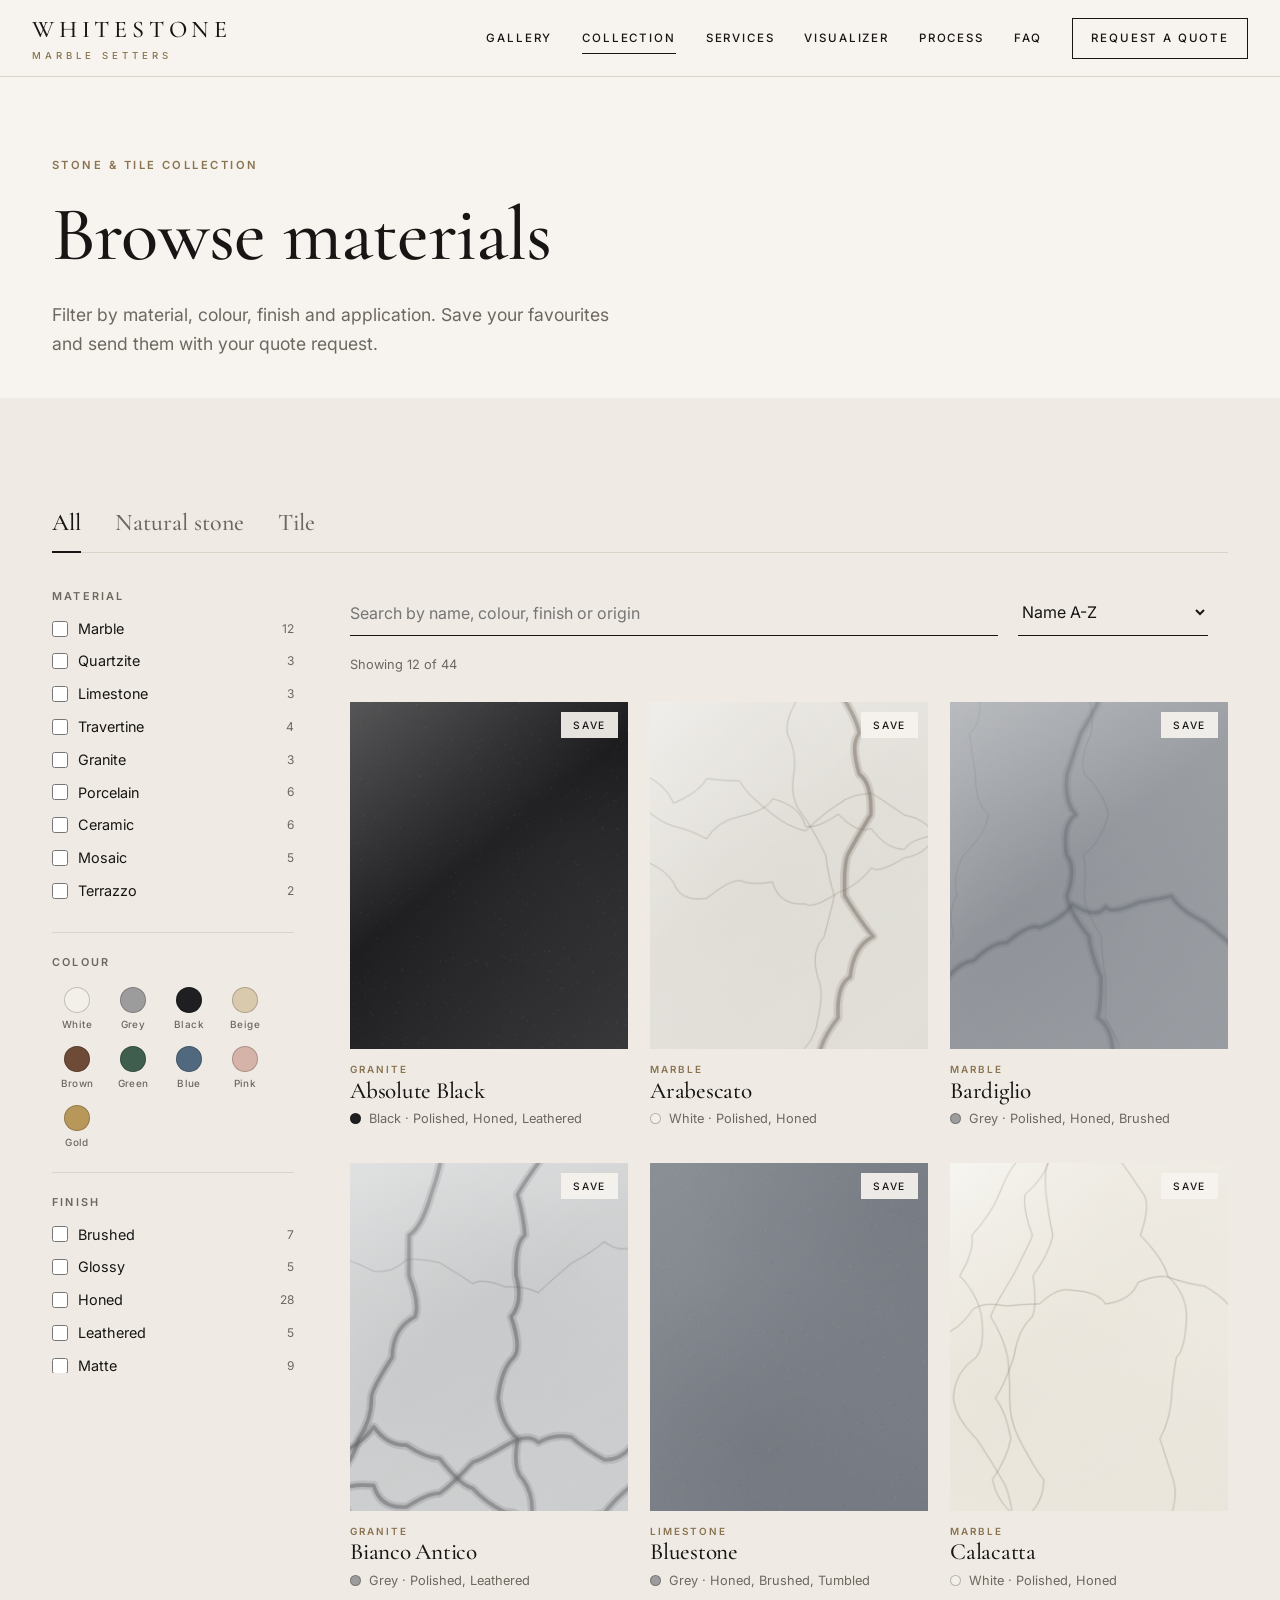
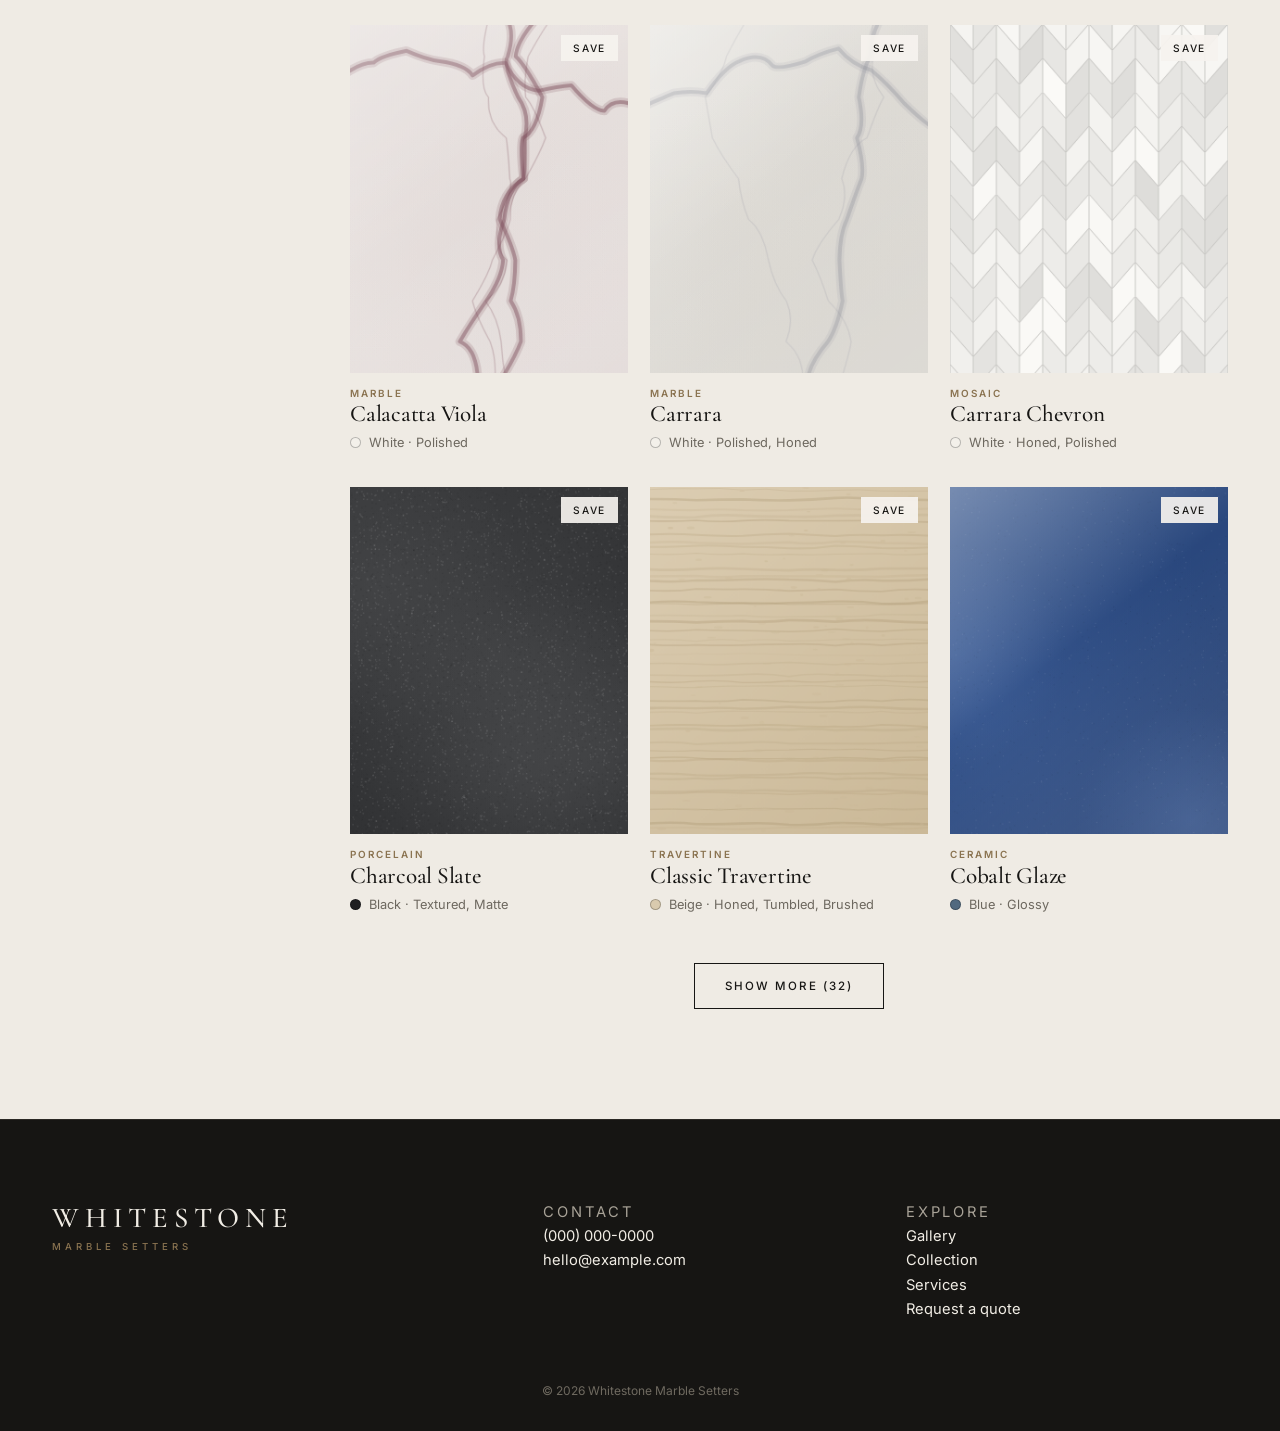
==== collection.html @ 2fe14827 "Move Browse materials to its own Collection page; split shared core script Co-Authored-By: Claude So" ====
<!doctype html>
<html lang="en">
<head>
<meta charset="utf-8">
<meta name="viewport" content="width=device-width, initial-scale=1">
<title>Collection | Whitestone Marble Setters</title>
<meta name="description" content="Browse marble, quartzite, limestone, travertine, granite, porcelain, ceramic and mosaic tile by material, colour, finish and application.">
<link rel="preconnect" href="https://fonts.googleapis.com">
<link rel="preconnect" href="https://fonts.gstatic.com" crossorigin>
<link href="https://fonts.googleapis.com/css2?family=Cormorant+Garamond:ital,wght@0,400;0,500;0,600;1,400&family=Inter:wght@400;500;600&display=swap" rel="stylesheet">
<link rel="stylesheet" href="styles.css">
</head>
<body class="page-collection">

<header class="site-header" id="header">
  <a class="brand" href="index.html" aria-label="Whitestone Marble Setters home">
    <span class="brand-name">Whitestone</span><span class="brand-sub">Marble Setters</span>
  </a>
  <button class="nav-toggle" aria-expanded="false" aria-controls="nav" aria-label="Menu"><span></span><span></span></button>
  <nav id="nav" class="nav">
    <a href="gallery.html">Gallery</a>
    <a href="collection.html" class="current" aria-current="page">Collection</a>
    <a href="index.html#services">Services</a>
    <a href="index.html#visualizer">Visualizer</a>
    <a href="index.html#process">Process</a>
    <a href="index.html#faq">FAQ</a>
    <a href="index.html#quote" class="nav-cta">Request a Quote</a>
  </nav>
</header>

<main>
  <section class="gal-hero">
    <div class="wrap">
      <p class="eyebrow">Stone &amp; tile collection</p>
      <h1>Browse materials</h1>
      <p class="lead">Filter by material, colour, finish and application. Save your favourites and send them with your quote request.</p>
    </div>
  </section>

  <section id="collection" class="section tinted">
    <div class="wrap">
      <div class="coll-tabs" role="tablist" aria-label="Collection type">
        <button type="button" class="coll-tab" role="tab" data-g="All" aria-selected="true">All</button>
        <button type="button" class="coll-tab" role="tab" data-g="Natural stone" aria-selected="false">Natural stone</button>
        <button type="button" class="coll-tab" role="tab" data-g="Tile" aria-selected="false">Tile</button>
      </div>
      <div class="coll">
        <aside class="coll-filters" id="collFilters" aria-label="Filters"></aside>
        <div class="coll-main">
          <div class="coll-bar">
            <input id="collSearch" type="search" placeholder="Search by name, colour, finish or origin" aria-label="Search the collection">
            <select id="collSort" aria-label="Sort">
              <option value="az">Name A-Z</option><option value="za">Name Z-A</option><option value="light">Lightest first</option><option value="dark">Darkest first</option><option value="mat">By material</option>
            </select>
            <button type="button" class="btn btn-ghost" id="collFilterToggle" aria-expanded="false">Filters</button>
          </div>
          <div class="coll-meta"><span id="collCount" class="fine"></span><div id="collChips" class="coll-chips"></div></div>
          <div class="coll-grid" id="collGrid"></div>
          <div class="coll-more"><button type="button" class="btn btn-ghost" id="collMore">Show more</button></div>
        </div>
      </div>
    </div>
  </section>
</main>

<footer class="site-footer">
  <div class="wrap foot">
    <div class="foot-brand"><span class="brand-name">Whitestone</span><span class="brand-sub">Marble Setters</span></div>
    <div><p class="foot-h">Contact</p><p><span id="ftPhone"></span><br><span id="ftEmail"></span></p></div>
    <div><p class="foot-h">Explore</p><p><a href="gallery.html">Gallery</a><br><a href="collection.html">Collection</a><br><a href="index.html#services">Services</a><br><a href="index.html#quote">Request a quote</a></p></div>
  </div>
  <p class="copy">&copy; <span id="yr"></span> Whitestone Marble Setters</p>
</footer>

<div class="toast" id="toast" role="status" aria-live="polite"></div>
<script src="config.js"></script>
<script src="catalog.js"></script>
<script src="core.js"></script>
<script src="collection.js"></script>
<script>
  document.getElementById("ftPhone").textContent = CONFIG.phone; document.getElementById("ftEmail").textContent = CONFIG.email; document.getElementById("yr").textContent = new Date().getFullYear();
  (function () { const t = document.querySelector(".nav-toggle"), n = document.getElementById("nav"); t.addEventListener("click", () => { const o = n.classList.toggle("open"); t.setAttribute("aria-expanded", o); }); })();
</script>
</body>
</html>
---- styles.css ----
:root{
  --bg:#f7f4ef; --tint:#efebe4; --ink:#171614; --muted:#6d685f; --line:#d9d3c8;
  --accent:#8a7350; --accent-d:#6f5c3f; --dark:#161513; --dark-ink:#f1ede5;
  --serif:"Cormorant Garamond",Georgia,"Times New Roman",serif;
  --sans:"Inter",system-ui,-apple-system,"Segoe UI",Roboto,sans-serif;
  --header-h:76px;
}
*{box-sizing:border-box}
html{scroll-behavior:smooth;scroll-padding-top:var(--header-h)}
body{margin:0;font-family:var(--sans);font-size:16px;color:var(--ink);background:var(--bg);line-height:1.65;-webkit-font-smoothing:antialiased}
img,canvas{max-width:100%}
a{color:inherit}
h1,h2,h3{font-family:var(--serif);font-weight:500;line-height:1.08;margin:0 0 .5em;letter-spacing:-.01em}
h1{font-size:clamp(3rem,6.2vw,5.6rem)}
h2{font-size:clamp(2.2rem,4vw,3.4rem)}
h3{font-size:1.6rem}
.wrap{max-width:1240px;margin:0 auto;padding:0 32px}
.muted{color:var(--muted)}
.fine{font-size:.8rem;color:var(--muted)}
.eyebrow{text-transform:uppercase;letter-spacing:.22em;font-size:.7rem;color:var(--accent);font-weight:600;margin:0 0 1.2rem}
.sub{color:var(--muted);max-width:420px;margin:0;font-size:.95rem}

/* header */
.site-header{position:fixed;inset:0 0 auto 0;z-index:50;height:var(--header-h);display:flex;align-items:center;justify-content:space-between;padding:0 32px;background:rgba(247,244,239,.95);backdrop-filter:blur(10px);box-shadow:0 1px 0 var(--line)}
.brand{display:flex;flex-direction:column;text-decoration:none;line-height:1}
.brand-name{font:500 1.5rem var(--serif);letter-spacing:.2em;text-transform:uppercase}
.brand-sub{font:500 .6rem var(--sans);letter-spacing:.42em;text-transform:uppercase;color:var(--accent);margin-top:6px}
.nav{display:flex;align-items:center;gap:30px}
.nav a{text-decoration:none;font-size:.72rem;letter-spacing:.16em;text-transform:uppercase;font-weight:500;position:relative}
.nav a:not(.nav-cta)::after{content:"";position:absolute;left:0;right:0;bottom:-6px;height:1px;background:currentColor;transform:scaleX(0);transform-origin:left;transition:transform .25s}
.nav a:not(.nav-cta):hover::after{transform:scaleX(1)}
.nav-cta{border:1px solid var(--ink);padding:10px 18px;transition:.2s}
.nav-cta:hover{background:var(--ink);color:var(--bg)}
.nav-toggle{display:none;background:none;border:0;padding:10px;cursor:pointer}
.nav-toggle span{display:block;width:24px;height:1px;background:var(--ink);margin:7px 0;transition:.25s}

/* buttons */
.btn{display:inline-block;background:var(--ink);color:var(--bg);border:1px solid var(--ink);padding:15px 30px;font:500 .72rem var(--sans);letter-spacing:.18em;text-transform:uppercase;cursor:pointer;text-decoration:none;transition:.25s}
.btn:hover{background:var(--accent-d);border-color:var(--accent-d);color:#fff}
.btn-ghost{background:transparent;color:inherit}
.btn-ghost:hover{background:var(--ink);border-color:var(--ink);color:var(--bg)}
.btn-light{background:var(--dark-ink);color:var(--dark);border-color:var(--dark-ink)}
.btn-light:hover{background:var(--accent);border-color:var(--accent);color:#fff}
.link-arrow{font-size:.72rem;letter-spacing:.18em;text-transform:uppercase;font-weight:500;text-decoration:none;border-bottom:1px solid currentColor;padding-bottom:4px}
.link-arrow::after{content:"  \2192"}
:focus-visible{outline:2px solid var(--accent);outline-offset:3px}

/* hero */
.hero{display:grid;grid-template-columns:minmax(0,1fr) minmax(0,1fr);min-height:100vh}
.hero-copy{display:flex;flex-direction:column;justify-content:center;padding:calc(var(--header-h) + 40px) 64px 60px max(32px,calc((100vw - 1240px)/2 + 32px))}
.hero h1{max-width:14ch}
.lead{font-size:1.1rem;color:var(--muted);max-width:460px;margin:0}
.hero-cta{display:flex;align-items:center;gap:32px;margin-top:40px;flex-wrap:wrap}
.hero-img{margin:0;position:relative;overflow:hidden;background:var(--tint)}
.hero-img img{position:absolute;inset:0;width:100%;height:100%;object-fit:cover;max-width:none}

.intro{padding:110px 0 30px}
.intro-text{font:400 clamp(1.7rem,3vw,2.5rem)/1.3 var(--serif);max-width:900px;margin:0 auto;text-align:center}

/* sections */
.section{padding:110px 0}
.section.tinted{background:var(--tint)}
.section.dark{background:var(--dark);color:var(--dark-ink)}
.dark .sub,.dark .fine{color:#a8a297}
.dark .eyebrow{color:#c3a876}
.section-head{display:flex;justify-content:space-between;align-items:flex-end;gap:32px;margin-bottom:56px;flex-wrap:wrap}
.section-head h2{margin:0}

/* gallery */
.filters{display:flex;gap:6px 22px;flex-wrap:wrap}
.filters button{background:none;border:0;border-bottom:1px solid transparent;padding:4px 0;cursor:pointer;font:500 .7rem var(--sans);letter-spacing:.16em;text-transform:uppercase;color:var(--muted)}
.filters button:hover{color:var(--ink)}
.filters button[aria-pressed=true]{color:var(--ink);border-color:var(--ink)}
.gallery{columns:3 320px;column-gap:20px}
.tile{display:block;width:100%;break-inside:avoid;margin:0 0 20px;padding:0;border:0;background:var(--tint);cursor:pointer;position:relative;overflow:hidden;text-align:left;font:inherit;color:inherit}
.tile img{display:block;width:100%;height:auto;transition:transform .7s cubic-bezier(.2,.7,.2,1)}
.tile:hover img{transform:scale(1.04)}
.tile .cap{position:absolute;inset:auto 0 0 0;padding:60px 20px 18px;color:#fff;background:linear-gradient(transparent,rgba(0,0,0,.62));opacity:0;transform:translateY(8px);transition:.35s}
.tile:hover .cap,.tile:focus-visible .cap{opacity:1;transform:none}
.cap b{display:block;font:500 1.35rem var(--serif)}
.cap small{font-size:.66rem;letter-spacing:.16em;text-transform:uppercase;opacity:.85}

/* services */
.service-list{list-style:none;margin:0;padding:0;border-top:1px solid var(--line)}
.service-list li{border-bottom:1px solid var(--line)}
.service-list button{display:grid;grid-template-columns:70px 1fr 1.4fr 40px;gap:24px;align-items:center;width:100%;padding:30px 0;background:none;border:0;cursor:pointer;text-align:left;font:inherit;color:inherit;transition:padding .3s}
.service-list button:hover{padding-left:14px}
.sv-n{font:400 1rem var(--serif);color:var(--accent);letter-spacing:.1em}
.sv-t{font:500 1.9rem var(--serif)}
.sv-d{color:var(--muted);font-size:.95rem}
.sv-a{justify-self:end;font-size:1.2rem;transition:transform .3s}
.service-list button:hover .sv-a{transform:translateX(6px)}

/* visualizer */
.viz{display:grid;grid-template-columns:340px 1fr;gap:56px;align-items:start}
fieldset{border:0;padding:0;margin:0 0 26px;min-width:0}
legend{font-weight:600;font-size:.68rem;text-transform:uppercase;letter-spacing:.18em;margin-bottom:12px;padding:0;color:var(--muted)}
legend output{color:var(--ink);margin-left:6px}
.swatches{display:grid;grid-template-columns:repeat(3,1fr);gap:8px}
.sw{border:1px solid transparent;padding:4px;background:none;cursor:pointer;text-align:center;font:500 .66rem var(--sans);letter-spacing:.04em;color:var(--ink)}
.sw canvas{display:block;width:100%;height:50px;margin-bottom:6px}
.sw[aria-checked=true]{border-color:var(--ink)}
.stone-note{font-size:.85rem;color:var(--muted);margin:10px 0 0;min-height:2.6em}
.seg{display:flex;flex-wrap:wrap;gap:6px}
.seg button{border:1px solid var(--line);background:transparent;padding:8px 14px;cursor:pointer;font:500 .72rem var(--sans);letter-spacing:.08em;color:var(--ink);transition:.2s}
.seg button:hover{border-color:var(--ink)}
.seg button[aria-checked=true]{background:var(--ink);color:var(--bg);border-color:var(--ink)}
.viz-actions{display:flex;gap:10px;flex-wrap:wrap;margin-top:8px}
.viz-actions .btn{padding:13px 20px}
.viz-stage{position:sticky;top:calc(var(--header-h) + 20px)}
#vizCanvas{width:100%;height:auto;display:block}
.viz-caption{margin:14px 0 0;font-size:.85rem;color:var(--muted)}
input[type=range]{width:100%;accent-color:var(--ink)}

/* forms */
label{display:block;font-size:.72rem;font-weight:600;letter-spacing:.1em;text-transform:uppercase;margin-bottom:20px;color:var(--muted)}
input,select,textarea{display:block;width:100%;margin-top:8px;padding:12px 0;border:0;border-bottom:1px solid var(--ink);border-radius:0;font:400 1rem var(--sans);letter-spacing:0;text-transform:none;background:transparent;color:var(--ink)}
input:focus,select:focus,textarea:focus{outline:0;border-bottom-color:var(--accent);box-shadow:0 1px 0 var(--accent)}
textarea{resize:vertical}
.grid2{display:grid;grid-template-columns:1fr 1fr;gap:0 28px}
.checks{display:grid;gap:2px;margin:6px 0 22px}
.checks label,label.inline{display:flex;gap:12px;align-items:center;font-weight:400;font-size:.92rem;letter-spacing:0;text-transform:none;margin-bottom:10px;color:var(--ink)}
.checks input,label.inline input{width:18px;height:18px;margin:0;accent-color:var(--ink)}
.est{display:grid;grid-template-columns:1.2fr 1fr;gap:56px;align-items:start}
.est-result{position:sticky;top:calc(var(--header-h) + 20px);background:var(--dark);color:var(--dark-ink);padding:40px}
.est-label{margin:0;font-size:.68rem;text-transform:uppercase;letter-spacing:.2em;color:#a8a297}
.est-total{font:500 3.6rem var(--serif);margin:.1em 0}
.est-range{margin:0 0 20px;color:#a8a297;font-size:.9rem}
.bar{display:flex;height:4px;margin-bottom:20px;background:#34322e}
.bar i{display:block;height:100%;transition:width .4s}
.breakdown{list-style:none;padding:0;margin:0 0 20px;font-size:.9rem}
.breakdown li{display:flex;justify-content:space-between;gap:10px;padding:10px 0;border-bottom:1px solid #34322e}
.breakdown li span:first-child::before{content:"";display:inline-block;width:8px;height:8px;background:var(--c);margin-right:10px}
.est-result .fine{color:#8f897e;margin-bottom:24px}

/* process */
.steps{display:grid;grid-template-columns:300px 1fr;gap:64px}
.step-tabs{display:flex;flex-direction:column;border-top:1px solid var(--line)}
.step-tabs button{display:flex;gap:18px;align-items:baseline;text-align:left;border:0;border-bottom:1px solid var(--line);background:none;padding:20px 0;cursor:pointer;font:500 1.35rem var(--serif);color:var(--muted);transition:.25s}
.step-tabs button b{font:500 .75rem var(--sans);letter-spacing:.14em;color:var(--accent)}
.step-tabs button[aria-selected=true]{color:var(--ink);padding-left:12px}
.step-panel{padding-top:20px}
.step-panel h3{font-size:2.4rem}
.step-panel p{color:var(--muted);max-width:520px}
.step-panel ul{list-style:none;padding:0;margin:26px 0 0;max-width:520px}
.step-panel li{padding:12px 0;border-top:1px solid var(--line);font-size:.95rem}
.chip{display:inline-block;font-size:.68rem;letter-spacing:.2em;text-transform:uppercase;color:var(--accent);font-weight:600;margin-bottom:14px}

/* faq */
.faq-wrap{display:grid;grid-template-columns:1fr 1.6fr;gap:80px;align-items:start}
.faq-search{margin-top:24px;max-width:320px}
details{border-bottom:1px solid var(--line);padding:22px 0}
details:first-child{border-top:1px solid var(--line)}
summary{cursor:pointer;font:500 1.35rem var(--serif);list-style:none;display:flex;justify-content:space-between;gap:16px}
summary::-webkit-details-marker{display:none}
summary::after{content:"+";font:300 1.6rem/1 var(--sans);color:var(--accent);transition:.25s}
details[open] summary::after{transform:rotate(45deg)}
details p{color:var(--muted);margin:.8em 0 0;max-width:560px;font-size:.95rem}

/* quote */
.quote-wrap{display:grid;grid-template-columns:1fr 1fr;gap:80px;align-items:start}
.dark label{color:#a8a297}
.dark input,.dark select,.dark textarea{color:var(--dark-ink);border-bottom-color:#5a564e}
.dark select option{color:#111}
.dark input:focus,.dark select:focus,.dark textarea:focus{border-bottom-color:#c3a876;box-shadow:0 1px 0 #c3a876}
.dark .checks label,.dark label.inline{color:var(--dark-ink)}
.dark .btn{background:var(--dark-ink);color:var(--dark);border-color:var(--dark-ink)}
.dark .btn:hover{background:#c3a876;border-color:#c3a876;color:#111}
.err{display:block;color:#e58b84;font-size:.75rem;font-weight:400;letter-spacing:0;text-transform:none;min-height:1.1em;margin-top:4px}
input.bad,textarea.bad{border-bottom-color:#e58b84}
.summary{border:1px solid #34322e;padding:18px 22px;font-size:.9rem;margin:32px 0}
.summary div{display:flex;justify-content:space-between;gap:16px;padding:6px 0}
.summary span:first-child{color:#a8a297}
.saved-title{font-size:1.3rem}
.saved{list-style:none;padding:0;margin:0;font-size:.88rem}
.saved li{display:flex;justify-content:space-between;gap:12px;padding:10px 0;border-bottom:1px solid #34322e}
.saved button{background:none;border:0;color:#c3a876;cursor:pointer;font:inherit}
.saved .muted{color:#8f897e}

/* lightbox */
dialog{border:0;padding:0;background:var(--bg);color:var(--ink);max-width:1080px;width:calc(100% - 32px);overflow:hidden}
dialog::backdrop{background:rgba(10,9,8,.8)}
.lb{display:grid;grid-template-columns:1.2fr 1fr;max-height:92vh}
.lb-img{position:relative;background:#0e0d0c;display:grid;place-items:center;min-height:300px}
.lb-img img{display:block;width:100%;height:100%;max-height:92vh;object-fit:contain}
.lb-nav{position:absolute;top:50%;transform:translateY(-50%);width:44px;height:44px;border:0;background:rgba(247,244,239,.92);font-size:1.6rem;line-height:1;cursor:pointer;transition:.2s}
.lb-nav:hover{background:#fff}
.lb-nav.prev{left:12px}.lb-nav.next{right:12px}
dialog .body{padding:44px 40px;overflow:auto;max-height:92vh}
dialog h3{font-size:2.2rem}
dialog .body>p{color:var(--muted);font-size:.95rem}
dl{margin:22px 0 0;font-size:.9rem}
dt{font-weight:600;font-size:.64rem;text-transform:uppercase;letter-spacing:.18em;color:var(--accent);margin-top:16px}
dd{margin:3px 0 0;color:var(--muted)}
dialog .row{display:flex;gap:10px;margin-top:30px;flex-wrap:wrap}
dialog .btn{padding:13px 20px}

.toast{position:fixed;left:50%;bottom:28px;transform:translate(-50%,30px);opacity:0;background:var(--ink);color:var(--bg);padding:14px 26px;font-size:.8rem;letter-spacing:.08em;pointer-events:none;transition:.3s;z-index:100}
.toast.show{opacity:1;transform:translate(-50%,0)}

/* footer */
.site-footer{background:var(--dark);color:var(--dark-ink);padding:80px 0 30px;border-top:1px solid #2a2824}
.foot{display:grid;grid-template-columns:1.4fr 1fr 1fr;gap:40px}
.foot-brand{display:flex;flex-direction:column}
.foot-brand .brand-name{font-size:1.8rem}
.foot-h{font-size:.66rem;letter-spacing:.2em;text-transform:uppercase;color:#a8a297;margin:0 0 10px}
.foot p{margin:0;font-size:.92rem}
.foot a{text-decoration:none}.foot a:hover{color:#c3a876}
.copy{text-align:center;color:#6f6a60;font-size:.75rem;margin:60px 0 0}

.reveal{opacity:0;transform:translateY(20px);transition:opacity .8s,transform .8s}
.reveal.in{opacity:1;transform:none}

@media (max-width:1000px){
  .viz,.est,.quote-wrap,.steps,.faq-wrap{grid-template-columns:1fr;gap:40px}
  .est-result,.viz-stage{position:static}
  .hero{grid-template-columns:1fr;min-height:0}
  .hero-copy{padding:calc(var(--header-h) + 48px) 32px 48px}
  .hero-img{aspect-ratio:4/5;max-height:80vh}
  .step-tabs{flex-direction:row;overflow-x:auto;border-top:0}
  .step-tabs button{white-space:nowrap;border:0;border-bottom:1px solid var(--line);padding:14px 20px 14px 0}
  .service-list button{grid-template-columns:44px 1fr 30px}
  .sv-d{display:none}
  .lb{grid-template-columns:1fr;overflow:auto}
  .lb-img img{max-height:55vh}
  .foot{grid-template-columns:1fr}
}
@media (max-width:860px){
  .site-header{background:rgba(247,244,239,.96)}
  .nav-toggle{display:block}
  .nav{position:absolute;top:100%;left:0;right:0;flex-direction:column;align-items:stretch;gap:0;background:var(--bg);border-bottom:1px solid var(--line);max-height:0;overflow:hidden;transition:max-height .35s}
  .nav.open{max-height:460px}
  .nav a{padding:16px 32px;border-top:1px solid var(--line)}
  .nav-cta{margin:16px 32px;text-align:center;border-top:1px solid var(--ink)!important}
}
@media (max-width:560px){
  .wrap{padding:0 20px}
  .site-header{padding:0 20px}
  .hero-copy{padding-left:20px;padding-right:20px}
  .grid2{grid-template-columns:1fr}
  .section{padding:72px 0}
  .intro{padding-top:72px}
  .est-result{padding:28px 22px}
  dialog .body{padding:28px 22px}
}
@media (prefers-reduced-motion:reduce){
  *{transition:none!important;animation:none!important;scroll-behavior:auto!important}
  .reveal{opacity:1;transform:none}
}

/* collection */
.coll-tabs{display:flex;gap:34px;border-bottom:1px solid var(--line);margin-bottom:36px}
.coll-tab{background:none;border:0;padding:0 0 14px;margin-bottom:-1px;border-bottom:2px solid transparent;cursor:pointer;font:500 1.5rem var(--serif);color:var(--muted);transition:.2s}
.coll-tab:hover{color:var(--ink)}
.coll-tab[aria-selected=true]{color:var(--ink);border-color:var(--ink)}
.coll{display:grid;grid-template-columns:250px 1fr;gap:48px;align-items:start}
.coll-filters{position:sticky;top:calc(var(--header-h) + 20px);max-height:calc(100vh - var(--header-h) - 40px);overflow:auto;padding-right:8px}
.fg{border-bottom:1px solid var(--line);padding:0 0 20px;margin-bottom:22px}
.fg h4{font:600 .68rem var(--sans);letter-spacing:.2em;text-transform:uppercase;color:var(--muted);margin:0 0 14px}
.ck{display:flex;align-items:center;gap:10px;font-size:.9rem;letter-spacing:0;text-transform:none;font-weight:400;margin:0 0 9px;color:var(--ink);cursor:pointer}
.ck input{width:16px;height:16px;margin:0;accent-color:var(--ink);flex:none}
.ck span{flex:1}.ck em{font-style:normal;font-size:.75rem;color:var(--muted)}
.dots{display:flex;flex-wrap:wrap;gap:8px 6px}
.cdot{display:flex;flex-direction:column;align-items:center;gap:5px;width:50px;background:none;border:0;padding:4px 0;cursor:pointer;font:500 .62rem var(--sans);letter-spacing:.04em;color:var(--muted)}
.cdot i{display:block;width:26px;height:26px;border-radius:50%;border:1px solid rgba(0,0,0,.2);transition:.2s}
.cdot[aria-pressed=true] i{box-shadow:0 0 0 2px var(--bg),0 0 0 3px var(--ink)}
.cdot[aria-pressed=true]{color:var(--ink)}
.fclear{width:100%;padding:12px}
.coll-bar{display:grid;grid-template-columns:1fr 190px auto;gap:20px;align-items:end;margin-bottom:6px}
.coll-bar input,.coll-bar select{margin-top:0}
#collFilterToggle{display:none;padding:12px 20px}
.coll-meta{display:flex;justify-content:space-between;gap:16px;align-items:center;flex-wrap:wrap;margin:14px 0 22px;min-height:30px}
.coll-chips{display:flex;gap:8px;flex-wrap:wrap}
.chipx{border:1px solid var(--ink);background:none;padding:5px 12px;font:500 .68rem var(--sans);letter-spacing:.1em;text-transform:uppercase;cursor:pointer;color:var(--ink)}
.chipx:hover{background:var(--ink);color:var(--bg)}
.sr{position:absolute;width:1px;height:1px;overflow:hidden;clip:rect(0 0 0 0)}
.coll-grid{display:grid;grid-template-columns:repeat(auto-fill,minmax(210px,1fr));gap:34px 22px}
.pcard{position:relative}
.pc-main{display:block;width:100%;padding:0;border:0;background:var(--bg);cursor:pointer;position:relative;overflow:hidden}
.pc-main canvas{display:block;width:100%;height:auto;aspect-ratio:4/5;transition:transform .7s cubic-bezier(.2,.7,.2,1)}
.pc-main:hover canvas{transform:scale(1.05)}
.pc-view{position:absolute;left:0;right:0;bottom:0;padding:12px;background:rgba(23,22,20,.82);color:#fff;font:500 .66rem var(--sans);letter-spacing:.2em;text-transform:uppercase;text-align:center;transform:translateY(100%);transition:transform .3s}
.pc-main:hover .pc-view,.pc-main:focus-visible .pc-view{transform:none}
.pc-save{position:absolute;top:10px;right:10px;background:rgba(247,244,239,.92);border:0;padding:7px 12px;font:500 .64rem var(--sans);letter-spacing:.16em;text-transform:uppercase;cursor:pointer;color:var(--ink);transition:.2s}
.pc-save:hover{background:#fff}
.pc-save[aria-pressed=true]{background:var(--ink);color:var(--bg)}
.pc-meta{padding-top:14px}
.pc-mat{margin:0;font:600 .62rem var(--sans);letter-spacing:.2em;text-transform:uppercase;color:var(--accent)}
.pc-meta h3{font-size:1.45rem;margin:.15em 0 .2em}
.pc-sub{margin:0;font-size:.8rem;color:var(--muted);display:flex;align-items:center;gap:8px;flex-wrap:wrap}
.pc-sub i{display:inline-block;width:11px;height:11px;border-radius:50%;border:1px solid rgba(0,0,0,.25)}
.coll-empty{grid-column:1/-1;color:var(--muted);padding:40px 0}
.coll-more{text-align:center;margin-top:48px}
.coll-more[hidden],.coll-more button[hidden]{display:none}

.sel-fab{position:fixed;right:24px;bottom:24px;z-index:60;background:var(--ink);color:var(--bg);border:0;padding:15px 24px;font:500 .72rem var(--sans);letter-spacing:.18em;text-transform:uppercase;cursor:pointer;box-shadow:0 8px 30px rgba(0,0,0,.25);transition:.2s}
.sel-fab:hover{background:var(--accent-d)}
.sel-fab b{display:inline-block;min-width:22px;margin-left:8px;padding:2px 6px;background:var(--bg);color:var(--ink);text-align:center;font-weight:600}
.sel-fab[hidden]{display:none}

.pv{display:grid;grid-template-columns:1.15fr 1fr;max-height:92vh}
.pv-view{position:relative;background:#0e0d0c}
.pv-view canvas{display:block;width:100%;height:100%;max-height:92vh;object-fit:cover}
.pv-tabs{position:absolute;left:14px;bottom:14px;display:flex;background:rgba(247,244,239,.94)}
.pv-tabs button{border:0;background:none;padding:10px 18px;cursor:pointer;font:500 .68rem var(--sans);letter-spacing:.16em;text-transform:uppercase;color:var(--muted)}
.pv-tabs button[aria-pressed=true]{background:var(--ink);color:var(--bg)}
.pv-info{padding:40px 36px;overflow:auto;max-height:92vh}
.pv-ctl{margin:18px 0 0}
.pv-l{display:block;font:600 .64rem var(--sans);letter-spacing:.18em;text-transform:uppercase;color:var(--muted);margin-bottom:8px}
.seg button[aria-pressed=true]{background:var(--ink);color:var(--bg);border-color:var(--ink)}
.gdot{display:inline-block;width:10px;height:10px;border-radius:50%;border:1px solid #0003;margin-right:6px}
.pv-dl{margin:24px 0 14px}
.pv-dl div{display:grid;grid-template-columns:130px 1fr;gap:12px;padding:9px 0;border-top:1px solid var(--line)}
.pv-dl dt{margin:0}.pv-dl dd{margin:0;font-size:.88rem}

.seldlg{max-width:640px}
.selbody{padding:40px}
.sel-list{list-style:none;margin:20px 0 0;padding:0}
.sel-list li{display:grid;grid-template-columns:72px 1fr auto auto;gap:16px;align-items:center;padding:14px 0;border-top:1px solid var(--line)}
.sel-list canvas{width:72px;height:72px}
.sel-list b{font:500 1.2rem var(--serif);display:block}
.sel-list small{color:var(--muted)}
.sel-list select{margin:0;padding:8px 0;font-size:.85rem;width:auto}
.rm{background:none;border:0;color:var(--muted);cursor:pointer;text-decoration:underline;font:inherit;font-size:.8rem}
.btn[disabled]{opacity:.4;cursor:not-allowed}

@media (max-width:1000px){
  .coll{grid-template-columns:1fr;gap:20px}
  .coll-filters{display:none;position:static;max-height:none;padding:20px;background:var(--bg);border:1px solid var(--line)}
  .coll-filters.open{display:block}
  #collFilterToggle{display:inline-block}
  .coll-bar{grid-template-columns:1fr 160px auto}
  .pv{grid-template-columns:1fr;overflow:auto}
  .pv-view canvas{max-height:55vh}
  .pv-info{max-height:none}
}
@media (max-width:560px){
  .coll-bar{grid-template-columns:1fr 1fr}
  .coll-bar input{grid-column:1/-1}
  .coll-tabs{gap:22px}
  .coll-grid{grid-template-columns:repeat(2,1fr);gap:26px 14px}
  .pv-info{padding:26px 20px}
  .sel-list li{grid-template-columns:56px 1fr;}
  .sel-list select,.rm{grid-column:2}
  .selbody{padding:28px 20px}
  .sel-fab{right:14px;bottom:14px}
}

/* gallery page */
.nav a.current:not(.nav-cta)::after{transform:scaleX(1)}
.gal-hero{padding:calc(var(--header-h) + 80px) 0 40px}
.gal-hero h1{font-size:clamp(3rem,6vw,5rem);margin-bottom:.3em}
.gal-hero .lead{max-width:560px}
.gal-nav{position:sticky;top:var(--header-h);z-index:30;background:rgba(247,244,239,.96);backdrop-filter:blur(8px);border-top:1px solid var(--line);border-bottom:1px solid var(--line)}
.gal-pills{display:flex;gap:6px 30px;overflow-x:auto;scrollbar-width:none;padding:16px 0}
.gal-pills::-webkit-scrollbar{display:none}
.gal-pills button{flex:none;background:none;border:0;border-bottom:1px solid transparent;padding:4px 0;cursor:pointer;font:500 .72rem var(--sans);letter-spacing:.16em;text-transform:uppercase;color:var(--muted)}
.gal-pills button em{font-style:normal;margin-left:8px;font-size:.66rem;opacity:.7}
.gal-pills button:hover{color:var(--ink)}
.gal-pills button[aria-pressed=true]{color:var(--ink);border-color:var(--ink)}
.gal-rows{padding:30px 0 40px}
.grow{padding:50px 0 30px;border-bottom:1px solid var(--line)}
.grow:last-child{border-bottom:0}
.grow-head{display:flex;align-items:baseline;gap:20px;margin-bottom:24px}
.grow-head h2{margin:0;font-size:clamp(1.9rem,3vw,2.6rem)}
.grow-btns{margin-left:auto;display:flex;gap:8px}
.rail-btn{width:44px;height:44px;border:1px solid var(--ink);background:none;color:var(--ink);font-size:1.5rem;line-height:1;cursor:pointer;transition:.2s}
.rail-btn:hover{background:var(--ink);color:var(--bg)}
.grow.at-start [data-d="-1"],.grow.at-end [data-d="1"]{opacity:.25;pointer-events:none}
.grow.no-scroll .grow-btns{display:none}
.rail{display:flex;gap:18px;overflow-x:auto;scroll-snap-type:x mandatory;scrollbar-width:none;-webkit-overflow-scrolling:touch;padding-bottom:6px;overscroll-behavior-x:contain;cursor:grab}
.rail::-webkit-scrollbar{display:none}
.rail.dragging{cursor:grabbing;scroll-snap-type:none;user-select:none}
.slide{flex:none;width:min(78vw,340px);aspect-ratio:4/5;scroll-snap-align:start;position:relative;overflow:hidden;border:0;padding:0;background:var(--tint);cursor:pointer;text-align:left;font:inherit;color:inherit}
.slide img{display:block;width:100%;height:100%;object-fit:cover;transition:transform .7s cubic-bezier(.2,.7,.2,1);pointer-events:none}
.slide:hover img{transform:scale(1.04)}
.slide .cap{position:absolute;inset:auto 0 0 0;padding:70px 18px 16px;color:#fff;background:linear-gradient(transparent,rgba(0,0,0,.68))}
.slide .cap b{display:block;font:500 1.3rem/1.15 var(--serif)}
.slide .cap small{font-size:.62rem;letter-spacing:.16em;text-transform:uppercase;opacity:.85}
.gal-cta{text-align:center;padding:90px 0 110px;background:var(--tint)}
.gal-cta .sub{margin:0 auto 28px}
.lb-count{position:absolute;top:12px;left:12px;background:rgba(247,244,239,.92);padding:6px 12px;font:500 .66rem var(--sans);letter-spacing:.16em}
.gdlg .lb-img{touch-action:pan-y}
@media (max-width:860px){
  .gal-hero{padding-top:calc(var(--header-h) + 48px)}
  .grow-btns{display:none}
  .slide{width:72vw}
}

/* home walkthrough */
.tour{position:relative;height:100vh;min-height:580px;background:#0e0d0c;overflow:hidden;color:#fff;outline:0}
.tour.no-3d{background:#0e0d0c url(images/project-06.jpg) center/cover}
#tourCanvas,.tour-video{position:absolute;inset:0;width:100%;height:100%;object-fit:cover;touch-action:pan-y;cursor:grab;background:#0e0d0c}
#tourCanvas:active{cursor:grabbing}
.tour-fade{position:absolute;inset:0;background:#0e0d0c;opacity:0;pointer-events:none;transition:opacity .6s;z-index:4}
.tour-fade.on{opacity:1}
.doors{position:absolute;inset:0;z-index:20}
.doors[hidden]{display:none}
.door{position:absolute;top:0;bottom:0;width:50%;background:#d8d4cc;background-size:200% 100%;box-shadow:0 0 60px rgba(0,0,0,.35);transition:transform 1.9s cubic-bezier(.77,0,.18,1)}
.door.l{left:0;border-right:1px solid rgba(138,115,80,.7)}
.door.r{right:0;border-left:1px solid rgba(138,115,80,.7)}
.doors.peek .door.l{transform:translateX(-1.6%)}.doors.peek .door.r{transform:translateX(1.6%)}
.tour.open .door.l{transform:translateX(-101%)}.tour.open .door.r{transform:translateX(101%)}
.doors-copy{position:absolute;left:50%;top:50%;transform:translate(-50%,-46%);width:min(760px,calc(100% - 48px));text-align:center;color:var(--ink);transition:opacity .45s,transform .45s}
.doors-copy::before{content:"";position:absolute;inset:-60px -40px;background:radial-gradient(ellipse at center,rgba(247,244,239,.92) 35%,rgba(247,244,239,0) 72%);z-index:-1}
.tour.open .doors-copy{opacity:0;transform:translate(-50%,-52%);pointer-events:none}
.doors-copy .lead{margin:0 auto;max-width:520px;color:#4a463f}
.doors-copy h1{max-width:none;margin-bottom:.35em}
.doors-copy .hero-cta{justify-content:center}
.tour-ui{position:absolute;inset:0;z-index:10;pointer-events:none}
.tour-ui>*{pointer-events:auto}
.tour-ui[hidden]{display:none}
.tour-label{position:absolute;top:calc(var(--header-h) + 16px);right:24px;margin:0;font:500 .62rem var(--sans);letter-spacing:.2em;text-transform:uppercase;color:rgba(255,255,255,.75);background:rgba(14,13,12,.45);padding:7px 12px;pointer-events:none}
.tour-cap{position:absolute;left:max(24px,calc((100vw - 1240px)/2 + 32px));top:calc(var(--header-h) + 56px);max-width:420px;opacity:0;transform:translateY(8px);transition:.5s;text-shadow:0 2px 20px rgba(0,0,0,.55)}
.tour-cap.in{opacity:1;transform:none}
.tour-cap .eyebrow{color:#e5cc9b}
.tour-cap h2{font-size:clamp(2.2rem,4.5vw,3.6rem);margin:0 0 .3em}
.tour-cap p{margin:0 0 12px;font-size:.98rem;color:rgba(255,255,255,.92)}
.cap-chips{display:flex;gap:8px;flex-wrap:wrap;text-shadow:none}
.cap-chips button{background:rgba(14,13,12,.5);border:1px solid rgba(255,255,255,.6);color:#fff;padding:7px 14px;font:500 .66rem var(--sans);letter-spacing:.14em;text-transform:uppercase;cursor:pointer;backdrop-filter:blur(6px);transition:.2s}
.cap-chips button:hover{background:#fff;color:#111}
.tour-hint{position:absolute;left:50%;bottom:150px;transform:translateX(-50%);margin:0;padding:8px 16px;background:rgba(14,13,12,.55);font:500 .68rem var(--sans);letter-spacing:.18em;text-transform:uppercase;opacity:0;transition:opacity .6s;pointer-events:none!important}
.tour-hint.on{opacity:1}
.tour-bar{position:absolute;left:0;right:0;bottom:0;padding:50px max(20px,calc((100vw - 1240px)/2 + 32px)) 22px;background:linear-gradient(transparent,rgba(10,9,8,.78))}
.tour-row{display:flex;align-items:center;gap:16px}
.tour-row2{margin-top:12px;justify-content:space-between}
.tbtn{flex:none;width:42px;height:42px;display:grid;place-items:center;background:rgba(14,13,12,.5);border:1px solid rgba(255,255,255,.55);color:#fff;cursor:pointer;transition:.2s}
.tbtn:hover{background:#fff;color:#111}
.tbtn svg{fill:currentColor}
#tourPlay .i-play{display:none}#tourPlay.paused .i-pause{display:none}#tourPlay.paused .i-play{display:block}
.tour-track{position:relative;flex:1;height:24px;display:flex;align-items:center}
.tour-track input{width:100%;margin:0;padding:0;border:0;background:none;accent-color:#e5cc9b;height:24px;cursor:pointer}
.tour-ticks{position:absolute;left:0;right:0;top:50%;height:0;pointer-events:none}
.tour-ticks i{position:absolute;top:-9px;width:1px;height:6px;background:rgba(255,255,255,.7)}
.tour-time{flex:none;font:500 .74rem var(--sans);letter-spacing:.08em;min-width:84px;text-align:right}
.tour-pills{display:flex;gap:8px;overflow-x:auto;scrollbar-width:none}
.tour-pills::-webkit-scrollbar{display:none}
.tour-pills button{flex:none;background:none;border:0;border-bottom:1px solid transparent;color:rgba(255,255,255,.72);padding:6px 0;margin-right:14px;font:500 .68rem var(--sans);letter-spacing:.14em;text-transform:uppercase;cursor:pointer;transition:.2s}
.tour-pills button:hover{color:#fff}
.tour-pills button[aria-current=true]{color:#fff;border-color:#e5cc9b}
.tour-skip{flex:none;color:#fff;font-size:.68rem}
@media (max-width:760px){
  .tour{min-height:560px}
  .tour-cap{max-width:calc(100% - 40px);left:20px;top:calc(var(--header-h) + 40px)}
  .tour-label{right:12px;top:calc(var(--header-h) + 10px)}
  .tour-time{display:none}
  .tour-row2{flex-direction:column;align-items:stretch;gap:8px}
  .tour-hint{bottom:170px}
  .door{transition-duration:1.5s}
  .doors-copy h1{font-size:2.6rem}
}
@media (prefers-reduced-motion:reduce){.door{transition:none}}

.tour-ui::before{content:"";position:absolute;inset:0;pointer-events:none;background:linear-gradient(90deg,rgba(10,9,8,.5),rgba(10,9,8,0) 60%),linear-gradient(rgba(10,9,8,.35),rgba(10,9,8,0) 38%)}
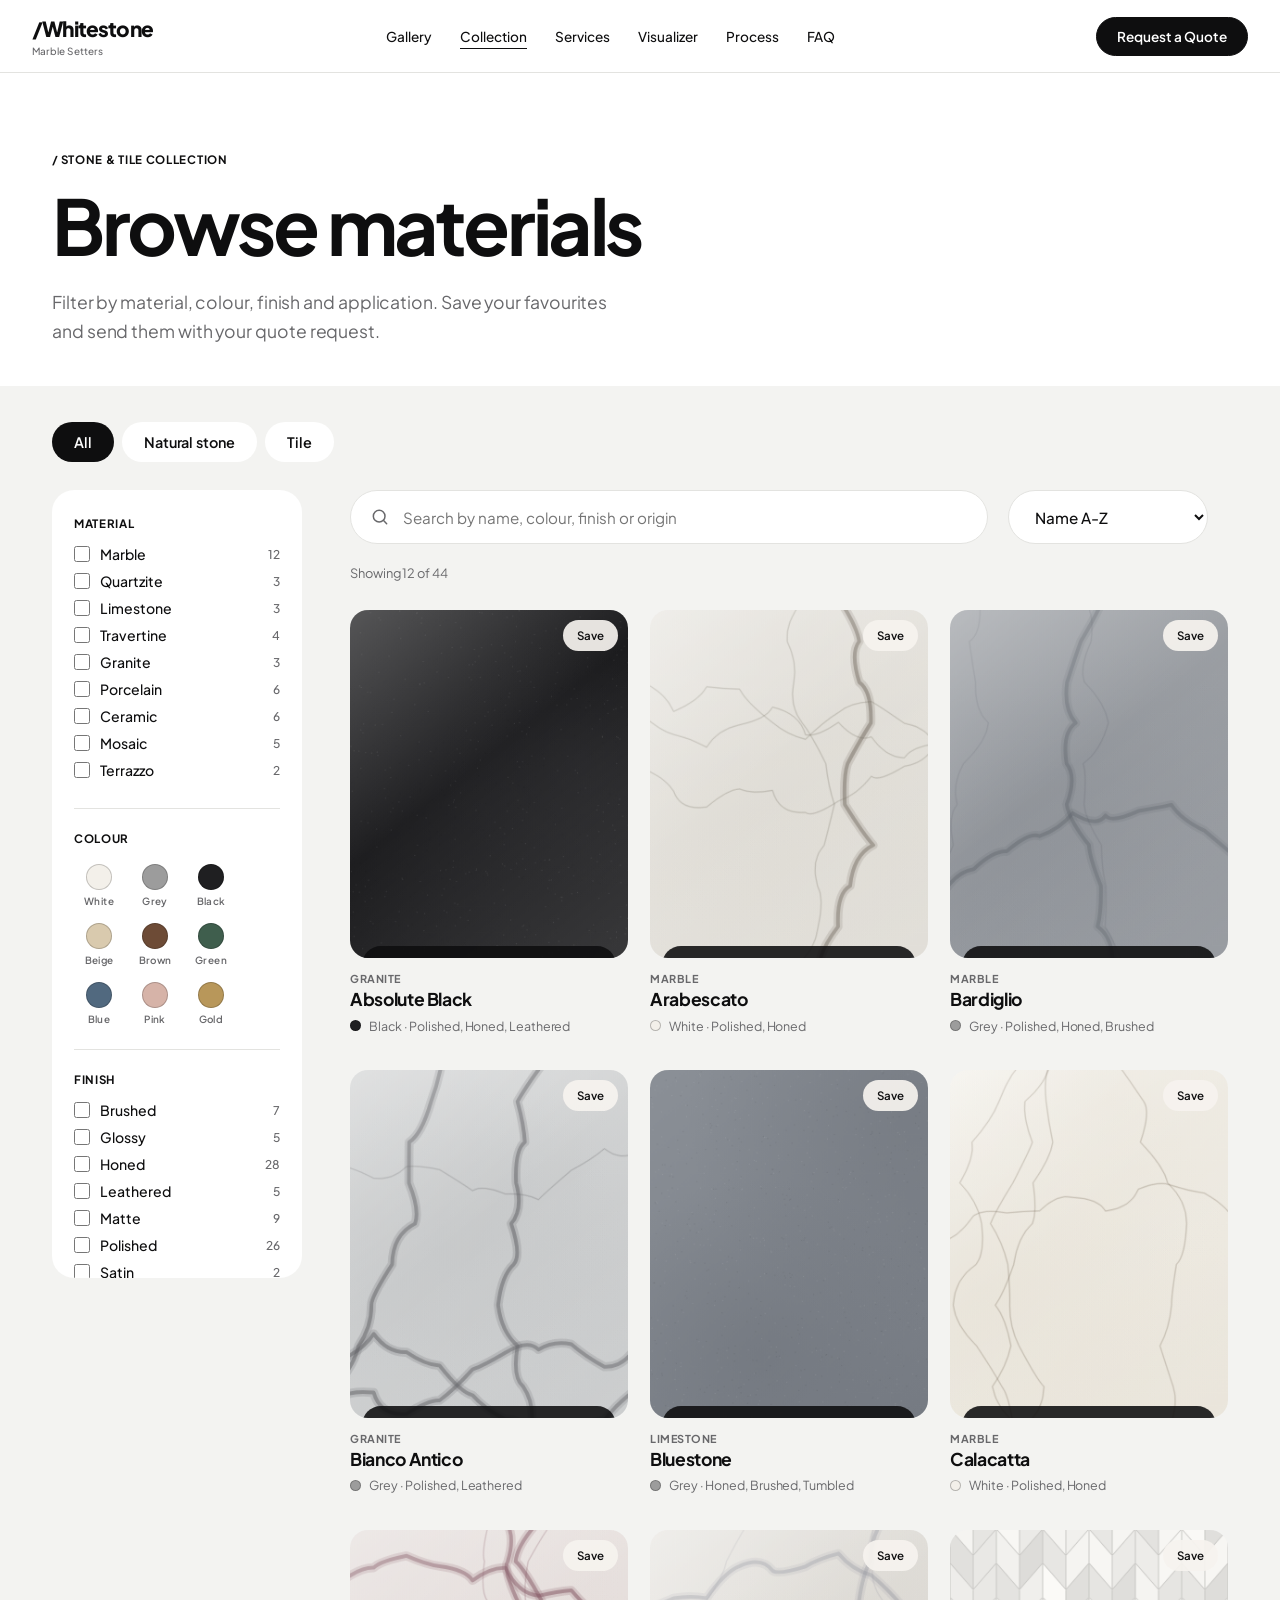
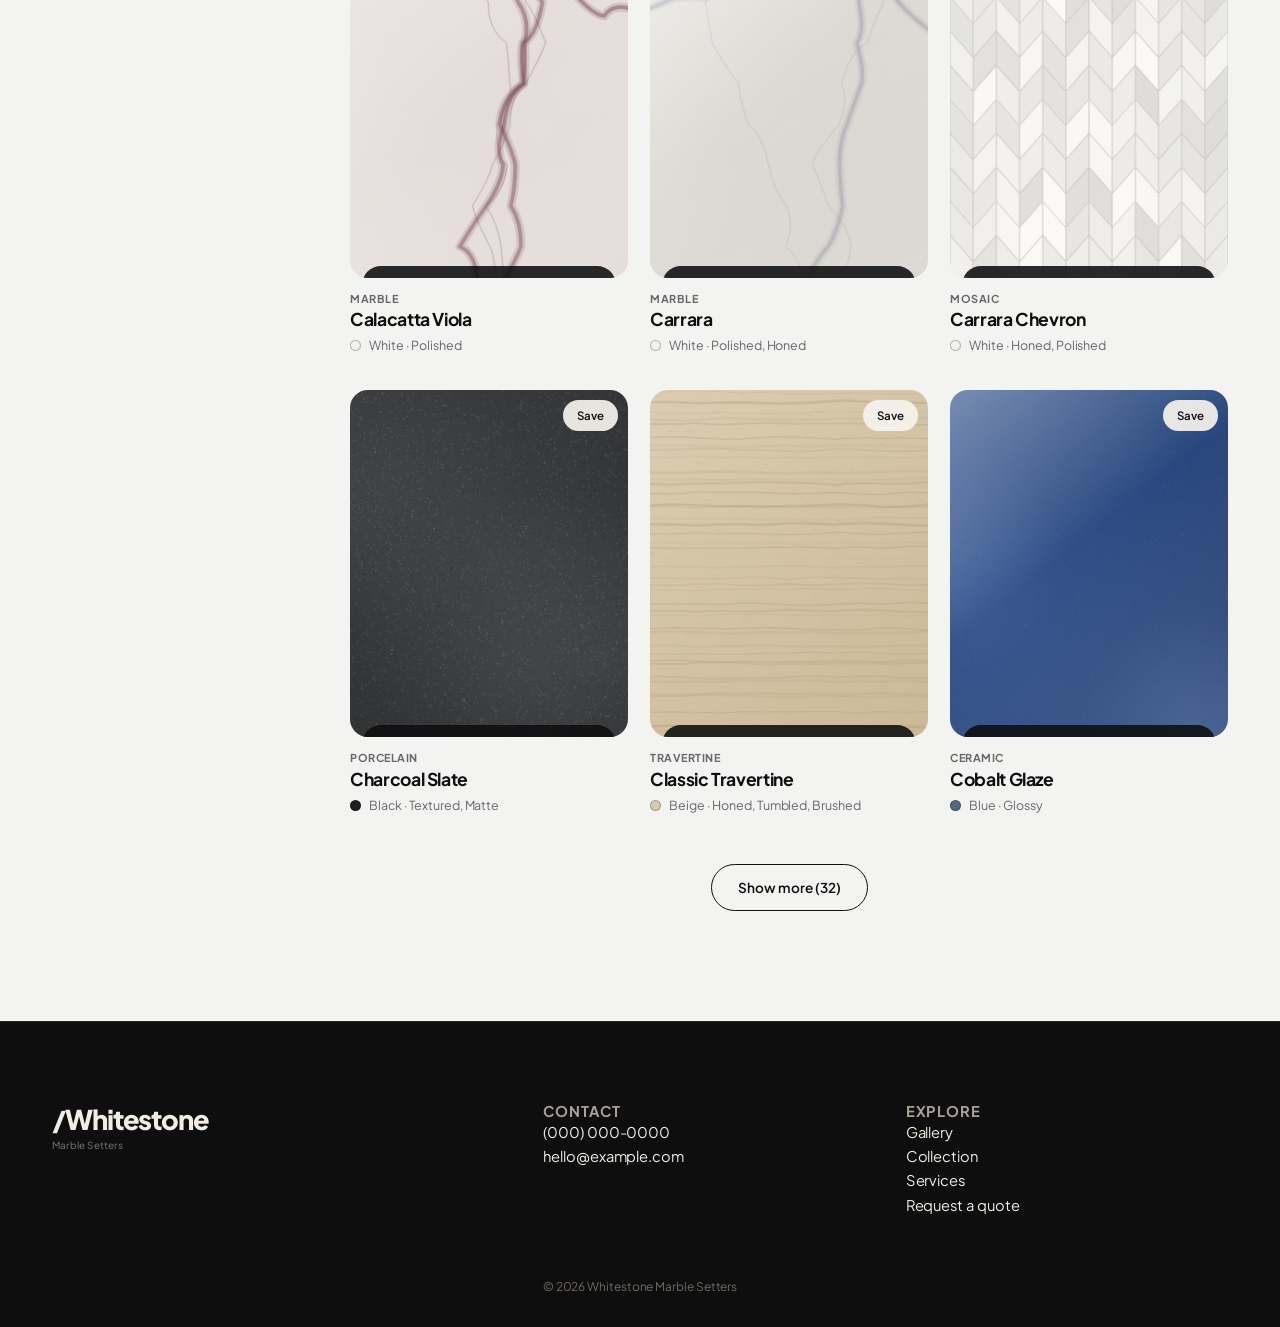
==== commit 4913c607: "Restyle: modern grotesk type, pill buttons and search bar, rounded image cards, why-choose-us sectio" ====
--- a/collection.html
+++ b/collection.html
@@ -7,7 +7,7 @@
 <meta name="description" content="Browse marble, quartzite, limestone, travertine, granite, porcelain, ceramic and mosaic tile by material, colour, finish and application.">
 <link rel="preconnect" href="https://fonts.googleapis.com">
 <link rel="preconnect" href="https://fonts.gstatic.com" crossorigin>
-<link href="https://fonts.googleapis.com/css2?family=Cormorant+Garamond:ital,wght@0,400;0,500;0,600;1,400&family=Inter:wght@400;500;600&display=swap" rel="stylesheet">
+<link href="https://fonts.googleapis.com/css2?family=Plus+Jakarta+Sans:wght@400;500;600;700;800&display=swap" rel="stylesheet">
 <link rel="stylesheet" href="styles.css">
 </head>
 <body class="page-collection">
@@ -48,7 +48,7 @@
         <aside class="coll-filters" id="collFilters" aria-label="Filters"></aside>
         <div class="coll-main">
           <div class="coll-bar">
-            <input id="collSearch" type="search" placeholder="Search by name, colour, finish or origin" aria-label="Search the collection">
+            <div class="searchbar"><svg viewBox="0 0 24 24" width="20" height="20" fill="none" stroke="currentColor" stroke-width="1.8" stroke-linecap="round" aria-hidden="true"><circle cx="11" cy="11" r="7"/><path d="M20 20l-4-4"/></svg><input id="collSearch" type="search" placeholder="Search by name, colour, finish or origin" aria-label="Search the collection"></div>
             <select id="collSort" aria-label="Sort">
               <option value="az">Name A-Z</option><option value="za">Name Z-A</option><option value="light">Lightest first</option><option value="dark">Darkest first</option><option value="mat">By material</option>
             </select>
--- a/styles.css
+++ b/styles.css
@@ -81,15 +81,6 @@
 .cap small{font-size:.66rem;letter-spacing:.16em;text-transform:uppercase;opacity:.85}
 
 /* services */
-.service-list{list-style:none;margin:0;padding:0;border-top:1px solid var(--line)}
-.service-list li{border-bottom:1px solid var(--line)}
-.service-list button{display:grid;grid-template-columns:70px 1fr 1.4fr 40px;gap:24px;align-items:center;width:100%;padding:30px 0;background:none;border:0;cursor:pointer;text-align:left;font:inherit;color:inherit;transition:padding .3s}
-.service-list button:hover{padding-left:14px}
-.sv-n{font:400 1rem var(--serif);color:var(--accent);letter-spacing:.1em}
-.sv-t{font:500 1.9rem var(--serif)}
-.sv-d{color:var(--muted);font-size:.95rem}
-.sv-a{justify-self:end;font-size:1.2rem;transition:transform .3s}
-.service-list button:hover .sv-a{transform:translateX(6px)}
 
 /* visualizer */
 .viz{display:grid;grid-template-columns:340px 1fr;gap:56px;align-items:start}
@@ -219,9 +210,7 @@
   .hero-img{aspect-ratio:4/5;max-height:80vh}
   .step-tabs{flex-direction:row;overflow-x:auto;border-top:0}
   .step-tabs button{white-space:nowrap;border:0;border-bottom:1px solid var(--line);padding:14px 20px 14px 0}
-  .service-list button{grid-template-columns:44px 1fr 30px}
-  .sv-d{display:none}
-  .lb{grid-template-columns:1fr;overflow:auto}
+      .lb{grid-template-columns:1fr;overflow:auto}
   .lb-img img{max-height:55vh}
   .foot{grid-template-columns:1fr}
 }
@@ -452,3 +441,188 @@
 @media (prefers-reduced-motion:reduce){.door{transition:none}}
 
 .tour-ui::before{content:"";position:absolute;inset:0;pointer-events:none;background:linear-gradient(90deg,rgba(10,9,8,.5),rgba(10,9,8,0) 60%),linear-gradient(rgba(10,9,8,.35),rgba(10,9,8,0) 38%)}
+
+/* ===== Theme: modern grotesk, pill UI, light grey panels ===== */
+:root{
+  --bg:#ffffff; --tint:#f3f3f1; --ink:#0e0e0f; --muted:#68686b; --line:#e3e3e0;
+  --accent:#5f6652; --accent-d:#454b3a;
+  --sans:"Plus Jakarta Sans",system-ui,-apple-system,"Segoe UI",Roboto,sans-serif;
+  --serif:"Plus Jakarta Sans",system-ui,-apple-system,"Segoe UI",Roboto,sans-serif;
+  --header-h:72px;
+}
+body{font-family:var(--sans);letter-spacing:-.005em}
+h1,h2,h3{font-weight:700;letter-spacing:-.035em;line-height:1.05}
+h1{font-size:clamp(2.8rem,6vw,5rem)}
+h2{font-size:clamp(2rem,4vw,3.3rem)}
+h3{font-size:1.3rem;letter-spacing:-.02em}
+.eyebrow{font:700 .72rem var(--sans);letter-spacing:.06em;text-transform:uppercase;color:var(--ink);margin-bottom:1.1rem}
+.eyebrow::before{content:"/";margin-right:2px}
+.dark .eyebrow,.tour-cap .eyebrow{color:#fff}
+.sub{font-size:.9rem;line-height:1.6}
+.section-head{align-items:flex-start}
+.section-head .sub{max-width:340px;padding-top:6px}
+
+/* header */
+.site-header{background:rgba(255,255,255,.92);box-shadow:0 1px 0 var(--line);padding:0 32px}
+.brand-name{font:800 1.3rem var(--sans);letter-spacing:-.04em;text-transform:none}
+.brand-name::before{content:"/"}
+.brand-sub{font:500 .62rem var(--sans);letter-spacing:.02em;text-transform:none;color:var(--muted);margin-top:3px}
+.nav{flex:1;gap:28px}
+.nav a{font:500 .85rem var(--sans);letter-spacing:0;text-transform:none}
+.nav>a:first-child{margin-left:auto}
+.nav-cta{margin-left:auto;background:var(--ink);color:#fff;border:1px solid var(--ink);border-radius:999px;padding:10px 20px;font-weight:600!important}
+.nav-cta:hover{background:var(--accent-d);border-color:var(--accent-d);color:#fff}
+.nav a:not(.nav-cta)::after{bottom:-4px}
+
+/* buttons */
+.btn{border-radius:999px;padding:14px 26px;font:600 .85rem var(--sans);letter-spacing:0;text-transform:none}
+.btn-ghost{background:transparent;color:inherit;border-color:currentColor}
+.link-arrow{font:600 .85rem var(--sans);letter-spacing:0;text-transform:none;border-bottom:0;padding-bottom:0}
+.link-arrow::after{content:"  \2192"}
+
+/* doors / hero */
+.doors-copy h1{letter-spacing:-.045em}
+.doors-copy .lead{font-size:1.05rem}
+.tour-cap h2{letter-spacing:-.04em}
+.tbtn,.tour-label,.cap-chips button,.tour-hint{border-radius:999px}
+.tbtn{border-radius:50%}
+.tour-pills button{font:600 .78rem var(--sans);letter-spacing:0;text-transform:none}
+.tour-skip{font:600 .8rem var(--sans)}
+
+/* why choose us */
+.why{padding:96px 0 40px}
+.why-head{display:flex;justify-content:space-between;align-items:flex-start;gap:56px;margin:0 0 72px}
+.why-head h2{max-width:780px;margin:0;font-size:clamp(2.2rem,4.6vw,3.8rem)}
+.why-side{max-width:330px;flex:none;font-size:.9rem;color:var(--muted)}
+.why-side p{margin:0 0 20px}
+.why-grid{display:grid;grid-template-columns:repeat(4,1fr);gap:36px}
+.why-grid svg{display:block;margin-bottom:56px;color:var(--ink)}
+.why-grid h3{font-size:1.05rem;margin:0 0 8px}
+.why-grid p{margin:0;font-size:.86rem;color:var(--muted);line-height:1.6}
+
+/* services as image cards */
+.service-list{list-style:none;margin:0;padding:0;display:grid;grid-template-columns:repeat(3,1fr);gap:16px}
+.svc{position:relative;display:block;width:100%;aspect-ratio:4/4.4;padding:0;border:0;border-radius:20px;overflow:hidden;cursor:pointer;text-align:left;color:#fff;background:#222;font:inherit}
+.svc img{position:absolute;inset:0;width:100%;height:100%;object-fit:cover;transition:transform .8s cubic-bezier(.2,.7,.2,1)}
+.svc:hover img{transform:scale(1.05)}
+.svc::after{content:"";position:absolute;inset:0;background:linear-gradient(transparent 38%,rgba(10,10,10,.82))}
+.svc-txt{position:absolute;left:22px;right:60px;bottom:20px;z-index:1}
+.svc-txt b{display:block;font:700 1.25rem var(--sans);letter-spacing:-.02em;margin-bottom:4px}
+.svc-txt small{display:block;font-size:.8rem;line-height:1.45;opacity:.85}
+.svc-go{position:absolute;right:18px;bottom:18px;z-index:1;width:36px;height:36px;border-radius:50%;background:#fff;color:#111;display:grid;place-items:center;transition:transform .3s}
+.svc:hover .svc-go{transform:translateX(4px)}
+
+/* panels & rounding */
+.section.tinted{background:var(--tint)}
+.viz-stage canvas,#vizCanvas{border-radius:20px}
+.sw{border-radius:12px}.sw canvas{border-radius:8px}
+.seg button{border-radius:999px;font:600 .78rem var(--sans);letter-spacing:0;padding:9px 16px;background:#fff}
+.seg button[aria-checked=true],.seg button[aria-pressed=true]{background:var(--ink);color:#fff;border-color:var(--ink)}
+legend,.pv-l,.fg h4{font:700 .72rem var(--sans);letter-spacing:.06em;color:var(--ink)}
+.step-tabs{border-top:0;gap:8px}
+.step-tabs button{border:0;background:var(--tint);border-radius:16px;padding:18px 20px;font:600 1rem var(--sans);letter-spacing:-.01em;color:var(--muted)}
+.step-tabs button[aria-selected=true]{background:var(--ink);color:#fff;padding-left:20px}
+.step-tabs button[aria-selected=true] b{color:#c9d1b8}
+.step-panel{background:var(--tint);border-radius:24px;padding:44px}
+.step-panel li{border-top:1px solid #dcdcd8}
+.chip{color:var(--ink)}
+details{border:0;background:var(--tint);border-radius:18px;padding:22px 26px;margin-bottom:10px}
+details:first-child{border-top:0}
+.section:not(.tinted) details{background:var(--tint)}
+.tinted details{background:#fff}
+summary{font:600 1.05rem var(--sans);letter-spacing:-.01em}
+summary::after{content:"+";color:var(--ink);width:32px;height:32px;border-radius:50%;background:var(--tint);display:grid;place-items:center;font-size:1.3rem;flex:none}
+.tinted summary::after{background:var(--tint)}
+.faq-search{border-radius:999px;background:#fff!important}
+
+/* forms */
+label{font:600 .82rem var(--sans);letter-spacing:0;text-transform:none;color:var(--ink)}
+input,select,textarea{background:var(--tint);border:1px solid transparent;border-radius:14px;padding:14px 16px;font:400 .95rem var(--sans)}
+input:focus,select:focus,textarea:focus{border-color:var(--ink);box-shadow:none;background:#fff}
+input[type=range]{background:none;border:0;padding:0}
+input[type=checkbox],input[type=radio]{padding:0;border-radius:4px}
+.dark label{color:#d5d5d1}
+.dark input,.dark select,.dark textarea{background:#232321;color:#fff;border-color:transparent}
+.dark input:focus,.dark select:focus,.dark textarea:focus{background:#2b2b28;border-color:#fff}
+.dark .btn{background:#fff;color:#111;border-color:#fff}
+.dark .btn:hover{background:#d8dfc7;border-color:#d8dfc7;color:#111}
+.summary{border:0;background:#232321;border-radius:18px}
+.err{font-size:.76rem}
+input.bad,textarea.bad{border-color:#e58b84}
+
+/* gallery and collection */
+.filters button,.gal-pills button{background:var(--tint);border:0;border-radius:999px;padding:10px 18px;font:600 .8rem var(--sans);letter-spacing:0;text-transform:none;color:var(--ink)}
+.filters button[aria-pressed=true],.gal-pills button[aria-pressed=true]{background:var(--ink);color:#fff}
+.gal-pills{gap:8px}
+.gal-hero h1{letter-spacing:-.045em}
+.gal-nav{background:rgba(255,255,255,.95)}
+.slide,.tile{border-radius:20px}
+.slide .cap{padding:80px 20px 18px}
+.slide .cap b,.cap b{font:700 1.15rem/1.2 var(--sans);letter-spacing:-.02em}
+.slide .cap small,.cap small{font:500 .74rem var(--sans);letter-spacing:0;text-transform:none}
+.grow-head h2{letter-spacing:-.04em}
+.rail-btn{border-radius:50%;border-color:var(--line);background:#fff}
+.gal-cta{background:var(--tint)}
+.coll-tabs{border:0;gap:8px;margin-bottom:28px}
+.coll-tab{font:600 .9rem var(--sans);letter-spacing:-.005em;background:#fff;border:0;border-radius:999px;padding:11px 22px;margin:0;color:var(--ink)}
+.coll-tab[aria-selected=true]{background:var(--ink);color:#fff}
+.coll-bar{grid-template-columns:1fr 200px auto;align-items:center}
+.searchbar{position:relative}
+.searchbar svg{position:absolute;left:20px;top:50%;transform:translateY(-50%);color:var(--muted);pointer-events:none}
+.coll-bar input{height:54px;padding:0 20px 0 52px;border-radius:999px;background:#fff;border:1px solid var(--line);font-size:.95rem}
+.coll-bar input:focus{border-color:var(--ink)}
+.coll-bar select{height:54px;border-radius:999px;padding:0 22px;background:#fff;border:1px solid var(--line);font-weight:500}
+#collFilterToggle{height:54px;padding:0 24px}
+.coll-filters{background:#fff;border-radius:22px;padding:26px 22px}
+.fg{border-bottom:1px solid var(--line)}
+.fg:last-of-type{border-bottom:0}
+.ck{font-size:.88rem;font-weight:500}
+.cdot{font:600 .62rem var(--sans)}
+.chipx{border-radius:999px;border-color:transparent;background:var(--ink);color:#fff;font:600 .72rem var(--sans);letter-spacing:0;text-transform:none;padding:7px 14px}
+.chipx:hover{background:var(--accent-d)}
+.pc-main{border-radius:18px;background:var(--tint)}
+.pc-main canvas{aspect-ratio:4/5}
+.pc-view{font:600 .76rem var(--sans);letter-spacing:0;text-transform:none;border-radius:999px;left:12px;right:12px;bottom:12px;background:rgba(14,14,15,.88);padding:11px}
+.pc-save{border-radius:999px;font:600 .72rem var(--sans);letter-spacing:0;text-transform:none;padding:8px 14px}
+.pc-mat{font:700 .68rem var(--sans);letter-spacing:.05em;color:var(--muted)}
+.pc-meta h3{font:700 1.1rem var(--sans);letter-spacing:-.02em;margin:.2em 0 .3em}
+.pc-sub{font-size:.78rem}
+.sel-fab{border-radius:999px;font:600 .85rem var(--sans);letter-spacing:0;text-transform:none;padding:15px 24px}
+.sel-fab b{border-radius:999px}
+
+/* dialogs */
+dialog{border-radius:26px}
+dialog h3{font-size:2rem}
+.pv-tabs{border-radius:999px;overflow:hidden;left:16px;bottom:16px}
+.pv-tabs button{font:600 .76rem var(--sans);letter-spacing:0;text-transform:none;padding:11px 18px}
+.lb-nav{border-radius:50%}
+dt{font:700 .68rem var(--sans);letter-spacing:.06em;color:var(--muted)}
+.pv-dl div{border-color:var(--line)}
+.lb-count{border-radius:999px;font:600 .72rem var(--sans);letter-spacing:0}
+.toast{border-radius:999px;font:600 .85rem var(--sans);letter-spacing:0}
+
+/* footer */
+.site-footer{background:#0e0e0f}
+.foot-brand .brand-name{font-size:1.7rem}
+.foot-h{font:700 .72rem var(--sans);letter-spacing:.06em;text-transform:uppercase}
+
+@media (max-width:1000px){
+  .why-head{flex-direction:column;gap:28px;margin-bottom:48px}
+  .why-grid{grid-template-columns:1fr 1fr}
+  .why-grid svg{margin-bottom:24px}
+  .service-list{grid-template-columns:1fr 1fr}
+}
+@media (max-width:860px){
+  .nav>a:first-child,.nav-cta{margin-left:0}
+  .nav-cta{border-radius:999px;margin:16px 32px;padding:13px 20px}
+  .site-header{padding:0 20px}
+}
+@media (max-width:560px){
+  .why-grid{grid-template-columns:1fr}
+  .service-list{grid-template-columns:1fr}
+  .svc{aspect-ratio:4/4}
+  .step-panel{padding:28px 22px}
+  .coll-bar{grid-template-columns:1fr 1fr}
+  .coll-bar .searchbar{grid-column:1/-1}
+}
+.page-collection #collection{padding-top:36px}
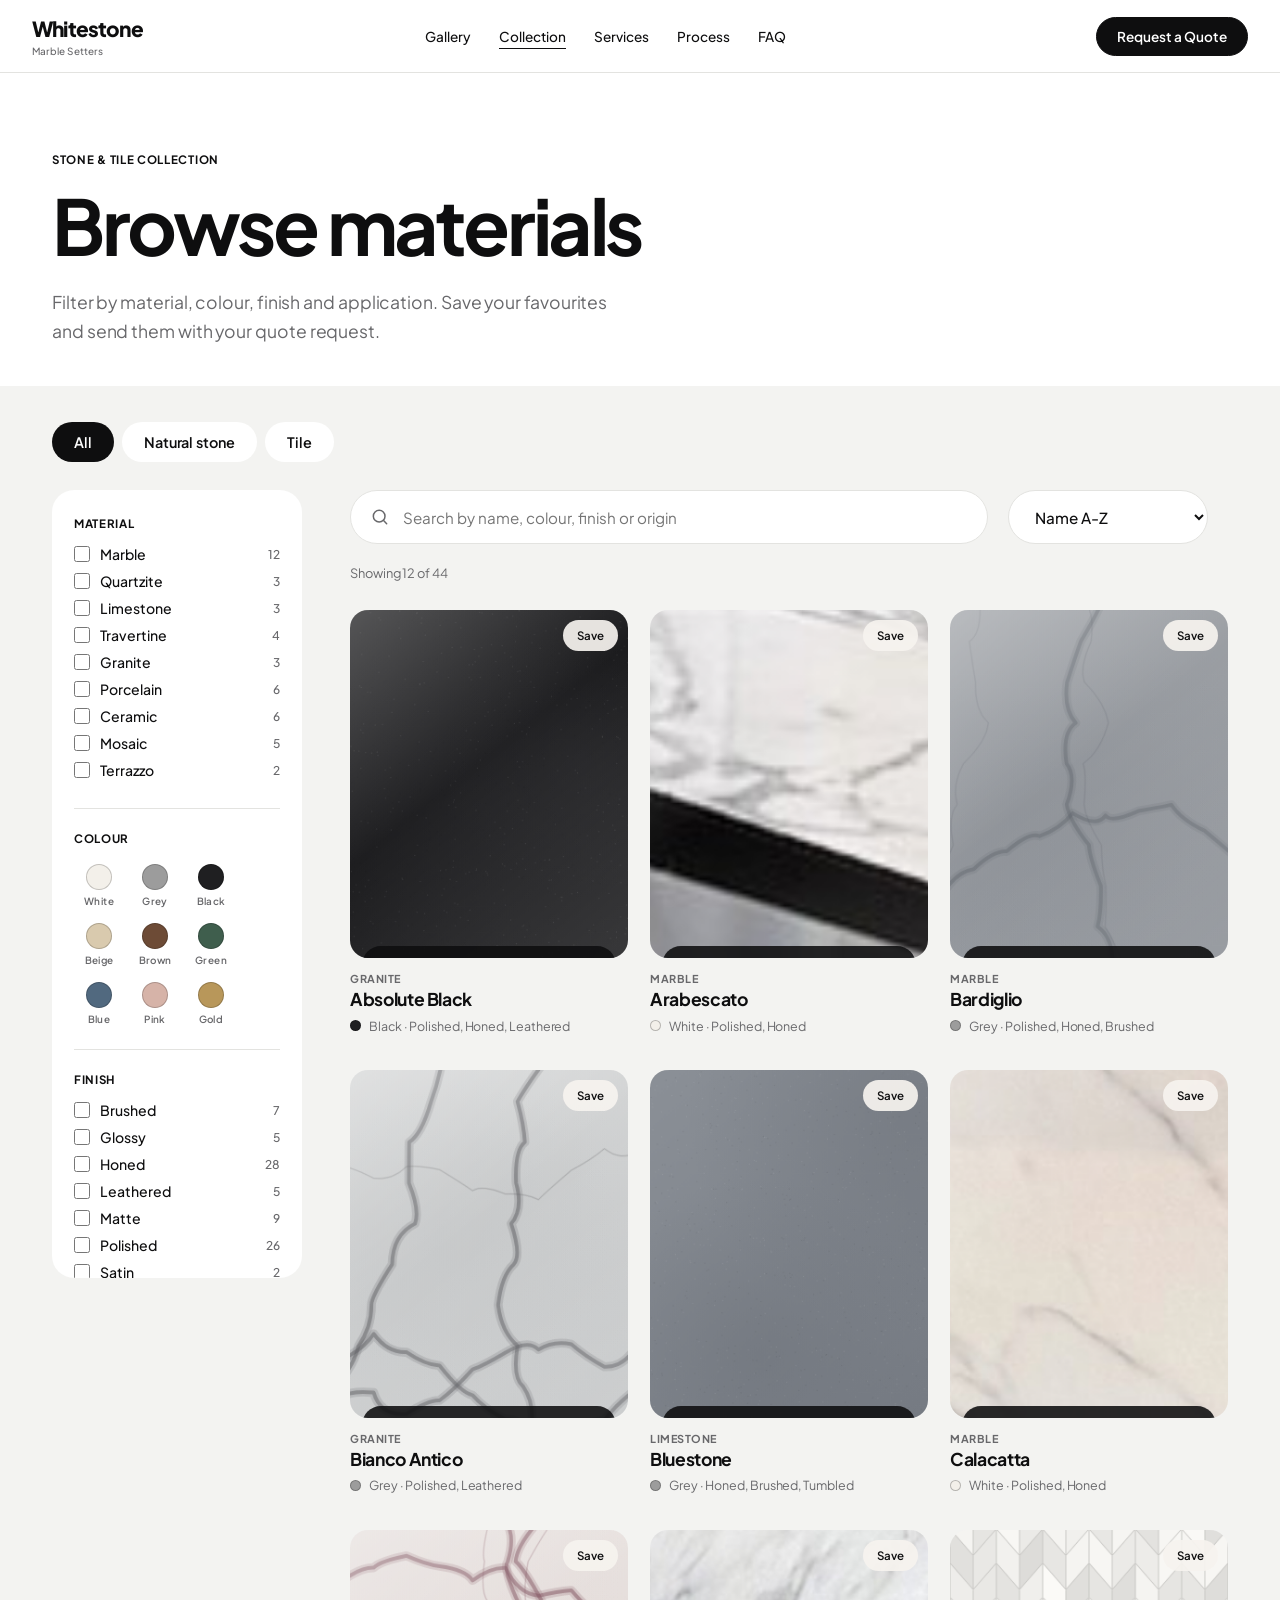
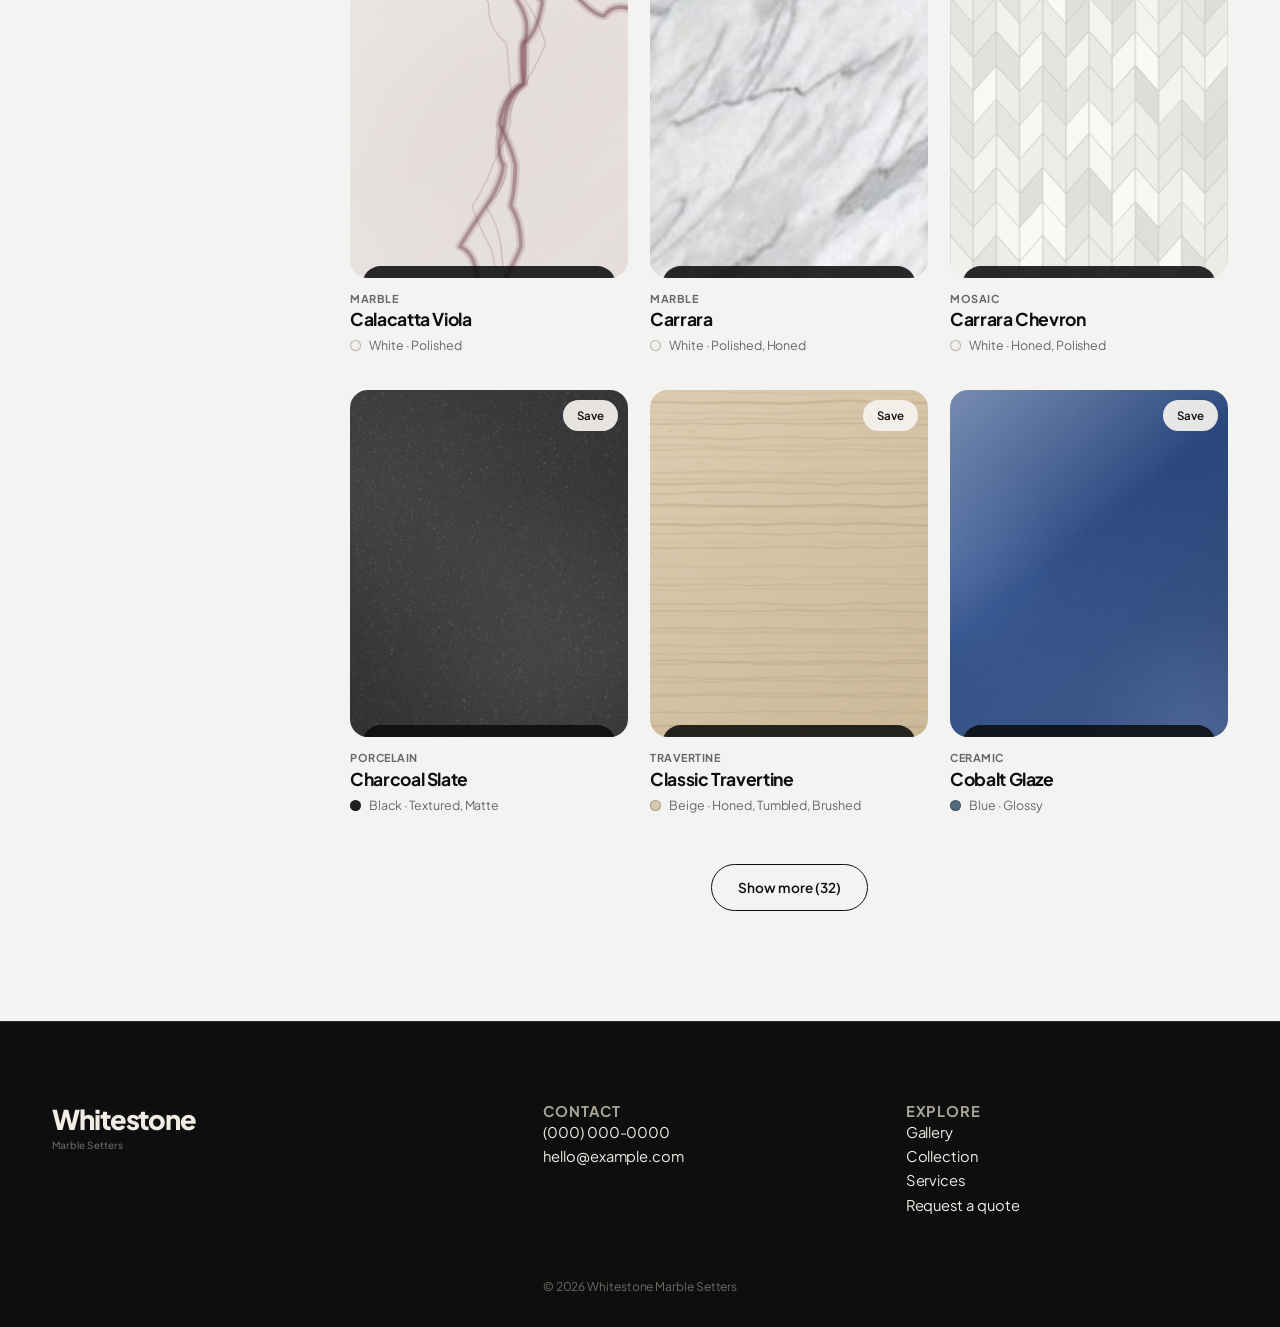
==== commit 178949f3: "Remove the layout visualizer Co-Authored-By: Claude Sonnet 5.5 <noreply@anthropic.com> Claude-Sessio" ====
--- a/collection.html
+++ b/collection.html
@@ -21,7 +21,6 @@
     <a href="gallery.html">Gallery</a>
     <a href="collection.html" class="current" aria-current="page">Collection</a>
     <a href="index.html#services">Services</a>
-    <a href="index.html#visualizer">Visualizer</a>
     <a href="index.html#process">Process</a>
     <a href="index.html#faq">FAQ</a>
     <a href="index.html#quote" class="nav-cta">Request a Quote</a>
--- a/styles.css
+++ b/styles.css
@@ -376,71 +376,8 @@
   .slide{width:72vw}
 }
 
-/* home walkthrough */
-.tour{position:relative;height:100vh;min-height:580px;background:#0e0d0c;overflow:hidden;color:#fff;outline:0}
-.tour.no-3d{background:#0e0d0c url(images/project-06.jpg) center/cover}
-#tourCanvas,.tour-video{position:absolute;inset:0;width:100%;height:100%;object-fit:cover;touch-action:pan-y;cursor:grab;background:#0e0d0c}
-#tourCanvas:active{cursor:grabbing}
-.tour-fade{position:absolute;inset:0;background:#0e0d0c;opacity:0;pointer-events:none;transition:opacity .6s;z-index:4}
-.tour-fade.on{opacity:1}
-.doors{position:absolute;inset:0;z-index:20}
-.doors[hidden]{display:none}
-.door{position:absolute;top:0;bottom:0;width:50%;background:#d8d4cc;background-size:200% 100%;box-shadow:0 0 60px rgba(0,0,0,.35);transition:transform 1.9s cubic-bezier(.77,0,.18,1)}
-.door.l{left:0;border-right:1px solid rgba(138,115,80,.7)}
-.door.r{right:0;border-left:1px solid rgba(138,115,80,.7)}
-.doors.peek .door.l{transform:translateX(-1.6%)}.doors.peek .door.r{transform:translateX(1.6%)}
-.tour.open .door.l{transform:translateX(-101%)}.tour.open .door.r{transform:translateX(101%)}
-.doors-copy{position:absolute;left:50%;top:50%;transform:translate(-50%,-46%);width:min(760px,calc(100% - 48px));text-align:center;color:var(--ink);transition:opacity .45s,transform .45s}
-.doors-copy::before{content:"";position:absolute;inset:-60px -40px;background:radial-gradient(ellipse at center,rgba(247,244,239,.92) 35%,rgba(247,244,239,0) 72%);z-index:-1}
-.tour.open .doors-copy{opacity:0;transform:translate(-50%,-52%);pointer-events:none}
-.doors-copy .lead{margin:0 auto;max-width:520px;color:#4a463f}
-.doors-copy h1{max-width:none;margin-bottom:.35em}
-.doors-copy .hero-cta{justify-content:center}
-.tour-ui{position:absolute;inset:0;z-index:10;pointer-events:none}
-.tour-ui>*{pointer-events:auto}
-.tour-ui[hidden]{display:none}
-.tour-label{position:absolute;top:calc(var(--header-h) + 16px);right:24px;margin:0;font:500 .62rem var(--sans);letter-spacing:.2em;text-transform:uppercase;color:rgba(255,255,255,.75);background:rgba(14,13,12,.45);padding:7px 12px;pointer-events:none}
-.tour-cap{position:absolute;left:max(24px,calc((100vw - 1240px)/2 + 32px));top:calc(var(--header-h) + 56px);max-width:420px;opacity:0;transform:translateY(8px);transition:.5s;text-shadow:0 2px 20px rgba(0,0,0,.55)}
-.tour-cap.in{opacity:1;transform:none}
-.tour-cap .eyebrow{color:#e5cc9b}
-.tour-cap h2{font-size:clamp(2.2rem,4.5vw,3.6rem);margin:0 0 .3em}
-.tour-cap p{margin:0 0 12px;font-size:.98rem;color:rgba(255,255,255,.92)}
-.cap-chips{display:flex;gap:8px;flex-wrap:wrap;text-shadow:none}
-.cap-chips button{background:rgba(14,13,12,.5);border:1px solid rgba(255,255,255,.6);color:#fff;padding:7px 14px;font:500 .66rem var(--sans);letter-spacing:.14em;text-transform:uppercase;cursor:pointer;backdrop-filter:blur(6px);transition:.2s}
-.cap-chips button:hover{background:#fff;color:#111}
-.tour-hint{position:absolute;left:50%;bottom:150px;transform:translateX(-50%);margin:0;padding:8px 16px;background:rgba(14,13,12,.55);font:500 .68rem var(--sans);letter-spacing:.18em;text-transform:uppercase;opacity:0;transition:opacity .6s;pointer-events:none!important}
-.tour-hint.on{opacity:1}
-.tour-bar{position:absolute;left:0;right:0;bottom:0;padding:50px max(20px,calc((100vw - 1240px)/2 + 32px)) 22px;background:linear-gradient(transparent,rgba(10,9,8,.78))}
-.tour-row{display:flex;align-items:center;gap:16px}
-.tour-row2{margin-top:12px;justify-content:space-between}
-.tbtn{flex:none;width:42px;height:42px;display:grid;place-items:center;background:rgba(14,13,12,.5);border:1px solid rgba(255,255,255,.55);color:#fff;cursor:pointer;transition:.2s}
-.tbtn:hover{background:#fff;color:#111}
-.tbtn svg{fill:currentColor}
-#tourPlay .i-play{display:none}#tourPlay.paused .i-pause{display:none}#tourPlay.paused .i-play{display:block}
-.tour-track{position:relative;flex:1;height:24px;display:flex;align-items:center}
-.tour-track input{width:100%;margin:0;padding:0;border:0;background:none;accent-color:#e5cc9b;height:24px;cursor:pointer}
-.tour-ticks{position:absolute;left:0;right:0;top:50%;height:0;pointer-events:none}
-.tour-ticks i{position:absolute;top:-9px;width:1px;height:6px;background:rgba(255,255,255,.7)}
-.tour-time{flex:none;font:500 .74rem var(--sans);letter-spacing:.08em;min-width:84px;text-align:right}
-.tour-pills{display:flex;gap:8px;overflow-x:auto;scrollbar-width:none}
-.tour-pills::-webkit-scrollbar{display:none}
-.tour-pills button{flex:none;background:none;border:0;border-bottom:1px solid transparent;color:rgba(255,255,255,.72);padding:6px 0;margin-right:14px;font:500 .68rem var(--sans);letter-spacing:.14em;text-transform:uppercase;cursor:pointer;transition:.2s}
-.tour-pills button:hover{color:#fff}
-.tour-pills button[aria-current=true]{color:#fff;border-color:#e5cc9b}
-.tour-skip{flex:none;color:#fff;font-size:.68rem}
 @media (max-width:760px){
-  .tour{min-height:560px}
-  .tour-cap{max-width:calc(100% - 40px);left:20px;top:calc(var(--header-h) + 40px)}
-  .tour-label{right:12px;top:calc(var(--header-h) + 10px)}
-  .tour-time{display:none}
-  .tour-row2{flex-direction:column;align-items:stretch;gap:8px}
-  .tour-hint{bottom:170px}
-  .door{transition-duration:1.5s}
-  .doors-copy h1{font-size:2.6rem}
-}
-@media (prefers-reduced-motion:reduce){.door{transition:none}}
-
-.tour-ui::before{content:"";position:absolute;inset:0;pointer-events:none;background:linear-gradient(90deg,rgba(10,9,8,.5),rgba(10,9,8,0) 60%),linear-gradient(rgba(10,9,8,.35),rgba(10,9,8,0) 38%)}
+}
 
 /* ===== Theme: modern grotesk, pill UI, light grey panels ===== */
 :root{
@@ -456,8 +393,7 @@
 h2{font-size:clamp(2rem,4vw,3.3rem)}
 h3{font-size:1.3rem;letter-spacing:-.02em}
 .eyebrow{font:700 .72rem var(--sans);letter-spacing:.06em;text-transform:uppercase;color:var(--ink);margin-bottom:1.1rem}
-.eyebrow::before{content:"/";margin-right:2px}
-.dark .eyebrow,.tour-cap .eyebrow{color:#fff}
+.dark .eyebrow{color:#fff}
 .sub{font-size:.9rem;line-height:1.6}
 .section-head{align-items:flex-start}
 .section-head .sub{max-width:340px;padding-top:6px}
@@ -465,7 +401,6 @@
 /* header */
 .site-header{background:rgba(255,255,255,.92);box-shadow:0 1px 0 var(--line);padding:0 32px}
 .brand-name{font:800 1.3rem var(--sans);letter-spacing:-.04em;text-transform:none}
-.brand-name::before{content:"/"}
 .brand-sub{font:500 .62rem var(--sans);letter-spacing:.02em;text-transform:none;color:var(--muted);margin-top:3px}
 .nav{flex:1;gap:28px}
 .nav a{font:500 .85rem var(--sans);letter-spacing:0;text-transform:none}
@@ -480,14 +415,6 @@
 .link-arrow{font:600 .85rem var(--sans);letter-spacing:0;text-transform:none;border-bottom:0;padding-bottom:0}
 .link-arrow::after{content:"  \2192"}
 
-/* doors / hero */
-.doors-copy h1{letter-spacing:-.045em}
-.doors-copy .lead{font-size:1.05rem}
-.tour-cap h2{letter-spacing:-.04em}
-.tbtn,.tour-label,.cap-chips button,.tour-hint{border-radius:999px}
-.tbtn{border-radius:50%}
-.tour-pills button{font:600 .78rem var(--sans);letter-spacing:0;text-transform:none}
-.tour-skip{font:600 .8rem var(--sans)}
 
 /* why choose us */
 .why{padding:96px 0 40px}
@@ -626,3 +553,68 @@
   .coll-bar .searchbar{grid-column:1/-1}
 }
 .page-collection #collection{padding-top:36px}
+
+/* ===== Home banner: editorial landing layout (stacked serif title, tour card, material note, stat, closing line) ===== */
+:root{--display:"Playfair Display",Georgia,"Times New Roman",serif;--brown:#3a2c24;--cocoa:#8d7562}
+.hero-home{position:relative;height:100vh;min-height:600px;overflow:hidden;background:#cfc9c6}
+.banner{position:absolute;inset:0;overflow:hidden;color:var(--brown);background:#cfc9c6}
+#bnBg{position:absolute;inset:0;width:100%;height:100%;touch-action:auto;cursor:default}
+.bn-copy{position:absolute;left:max(32px,calc((100vw - 1240px)/2 + 32px));top:calc(var(--header-h) + 11vh);max-width:min(700px,52vw)}
+.bn-copy h1{margin:0 0 22px;font:500 clamp(2.8rem,6.1vw,5.6rem)/.92 var(--display);letter-spacing:-.015em;text-transform:uppercase;color:var(--brown)}
+.bn-copy h1 span,.bn-copy h1 small{display:block}
+.bn-copy h1 small{font:500 .52em/1 var(--display);margin:0 0 .14em .1em}
+.bn-copy h1 span:last-child{margin-left:.04em}
+.bn-sub{margin:0 0 30px;padding-left:.5em;font:400 1.1rem var(--sans);letter-spacing:0;color:#4b3b31}
+.bn-start{margin-left:.9em;background:var(--brown);color:#fff;border:0;border-radius:999px;padding:17px 46px;font:600 .82rem var(--sans);letter-spacing:.08em;text-transform:uppercase;cursor:pointer;transition:.25s}
+.bn-start:hover{background:#5a4436;transform:translateY(-2px)}
+
+.bn-card{position:absolute;right:max(32px,calc((100vw - 1240px)/2 + 32px));top:calc(var(--header-h) + 8vh);width:min(560px,40vw);background:#fff;border-radius:38px;padding:26px 26px 24px;box-shadow:0 30px 80px rgba(40,24,12,.28)}
+.bn-pills{display:flex;gap:8px;align-items:center;margin-bottom:22px}
+.bn-pills span{border:1px solid #cfccc6;border-radius:999px;padding:6px 14px;font:500 .74rem var(--sans)}
+.bn-pills .dk{background:var(--brown);border-color:var(--brown);color:#fff;padding:6px 11px}
+.bn-card h2{font:400 clamp(1.45rem,2.1vw,1.9rem)/1.12 var(--sans);letter-spacing:-.03em;margin:0 0 8px;max-width:420px;color:#1d1a18}
+.bn-card>p{margin:0 0 20px;color:#85807a;font-size:.86rem}
+.bn-main{position:relative;display:block;margin:0;height:clamp(190px,28vh,290px);border-radius:24px;overflow:hidden;background:#ddd5ca}
+.bn-main img{position:absolute;inset:0;width:100%;height:100%;object-fit:cover;object-position:center 58%}
+
+.bn-note{position:absolute;left:max(32px,calc((100vw - 1240px)/2 + 32px));bottom:34px;width:min(420px,32vw);min-height:190px;display:flex;justify-content:space-between;gap:12px;background:var(--cocoa);color:#fff;border-radius:34px 34px 8px 8px;padding:28px 24px 24px 30px;text-decoration:none;transition:transform .3s;overflow:hidden}
+.bn-note:hover{transform:translateY(-4px)}
+.bn-note-t{display:flex;flex-direction:column;justify-content:space-between;max-width:170px}
+.bn-note b{display:block;font:400 clamp(1.4rem,2vw,1.8rem)/1.1 var(--sans);letter-spacing:-.03em}
+.bn-note small{display:block;font-size:.78rem;line-height:1.45;opacity:.8;margin-top:18px}
+.bn-iso{width:170px;height:170px;flex:none;align-self:flex-end;margin:0 -6px -8px 0}
+.bn-stat{position:absolute;left:50%;bottom:36px;transform:translateX(-25%);display:flex;flex-direction:column;align-items:flex-start;color:#fff;text-decoration:none}
+.bn-av{display:flex;margin-bottom:6px}
+.bn-av img{width:48px;height:48px;border-radius:50%;object-fit:cover;border:3px solid #fff;margin-right:-12px}
+.bn-stat strong{font:italic 400 3.6rem/1 var(--display);margin-left:4px}
+.bn-stat small{font-size:.8rem;opacity:.85;margin-left:6px}
+.bn-cta{position:absolute;right:max(32px,calc((100vw - 1240px)/2 + 32px));bottom:36px;max-width:380px;color:#fff}
+.bn-cta p{font:400 clamp(1.4rem,2.2vw,2rem)/1.08 var(--sans);letter-spacing:-.01em;text-transform:uppercase;margin:0 0 20px}
+.bn-cta a{color:#fff;font:600 .78rem var(--sans);letter-spacing:.06em;text-transform:uppercase;border-bottom:1px solid #fff;padding-bottom:2px;text-decoration:none}
+
+/* header over the pale banner: dark text, underlined quote link (as in the reference) */
+.home .site-header:not(.solid){background:transparent;box-shadow:none;backdrop-filter:none}
+.home .site-header:not(.solid) .brand-name,.home .site-header:not(.solid) .nav a{color:var(--brown)}
+.home .site-header:not(.solid) .brand-sub{color:#6a5b50}
+.home .site-header:not(.solid) .nav-cta{background:transparent;border:0;border-bottom:1px solid var(--brown);border-radius:0;padding:2px 0;font-weight:600;letter-spacing:.04em;text-transform:uppercase;font-size:.78rem}
+.home .site-header:not(.solid) .nav-cta:hover{background:transparent;color:#000}
+.home .site-header:not(.solid) .nav-toggle span{background:var(--brown)}
+
+@media (max-height:800px){.bn-main{height:170px}.bn-note{min-height:160px}.bn-iso{width:140px;height:140px}}
+@media (max-width:1180px){.bn-stat{display:none}.bn-note{width:min(380px,40vw)}}
+@media (max-width:900px){
+  .bn-note,.bn-cta,.bn-stat{display:none}
+  .bn-card{left:20px;right:20px;top:auto;bottom:24px;width:auto;padding:14px;border-radius:26px}
+  .bn-card h2,.bn-card>p,.bn-pills{display:none}
+  .bn-main{height:clamp(150px,24vh,220px);border-radius:18px}
+  .bn-copy{left:20px;right:20px;max-width:none;top:calc(var(--header-h) + 5vh)}
+  .bn-copy h1{font-size:clamp(2.6rem,13vw,4.4rem)}
+  .bn-start{margin-left:.4em}
+  .home .site-header:not(.solid){background:rgba(207,201,198,.55)}
+}
+@media (max-width:860px){.home .site-header .nav.open a{color:var(--ink)}.home .site-header .nav.open .nav-cta{color:var(--ink);border-bottom-color:var(--ink)}}
+
+.bn-chip{position:absolute;left:14px;bottom:14px;background:rgba(255,255,255,.94);color:var(--ink);border-radius:999px;padding:8px 14px;font:600 .74rem var(--sans);transition:.25s}
+.bn-main:hover .bn-chip{background:var(--brown);color:#fff}
+.bn-main img{transition:transform .8s}.bn-main:hover img{transform:scale(1.04)}
+.bn-start{display:inline-block;text-decoration:none}
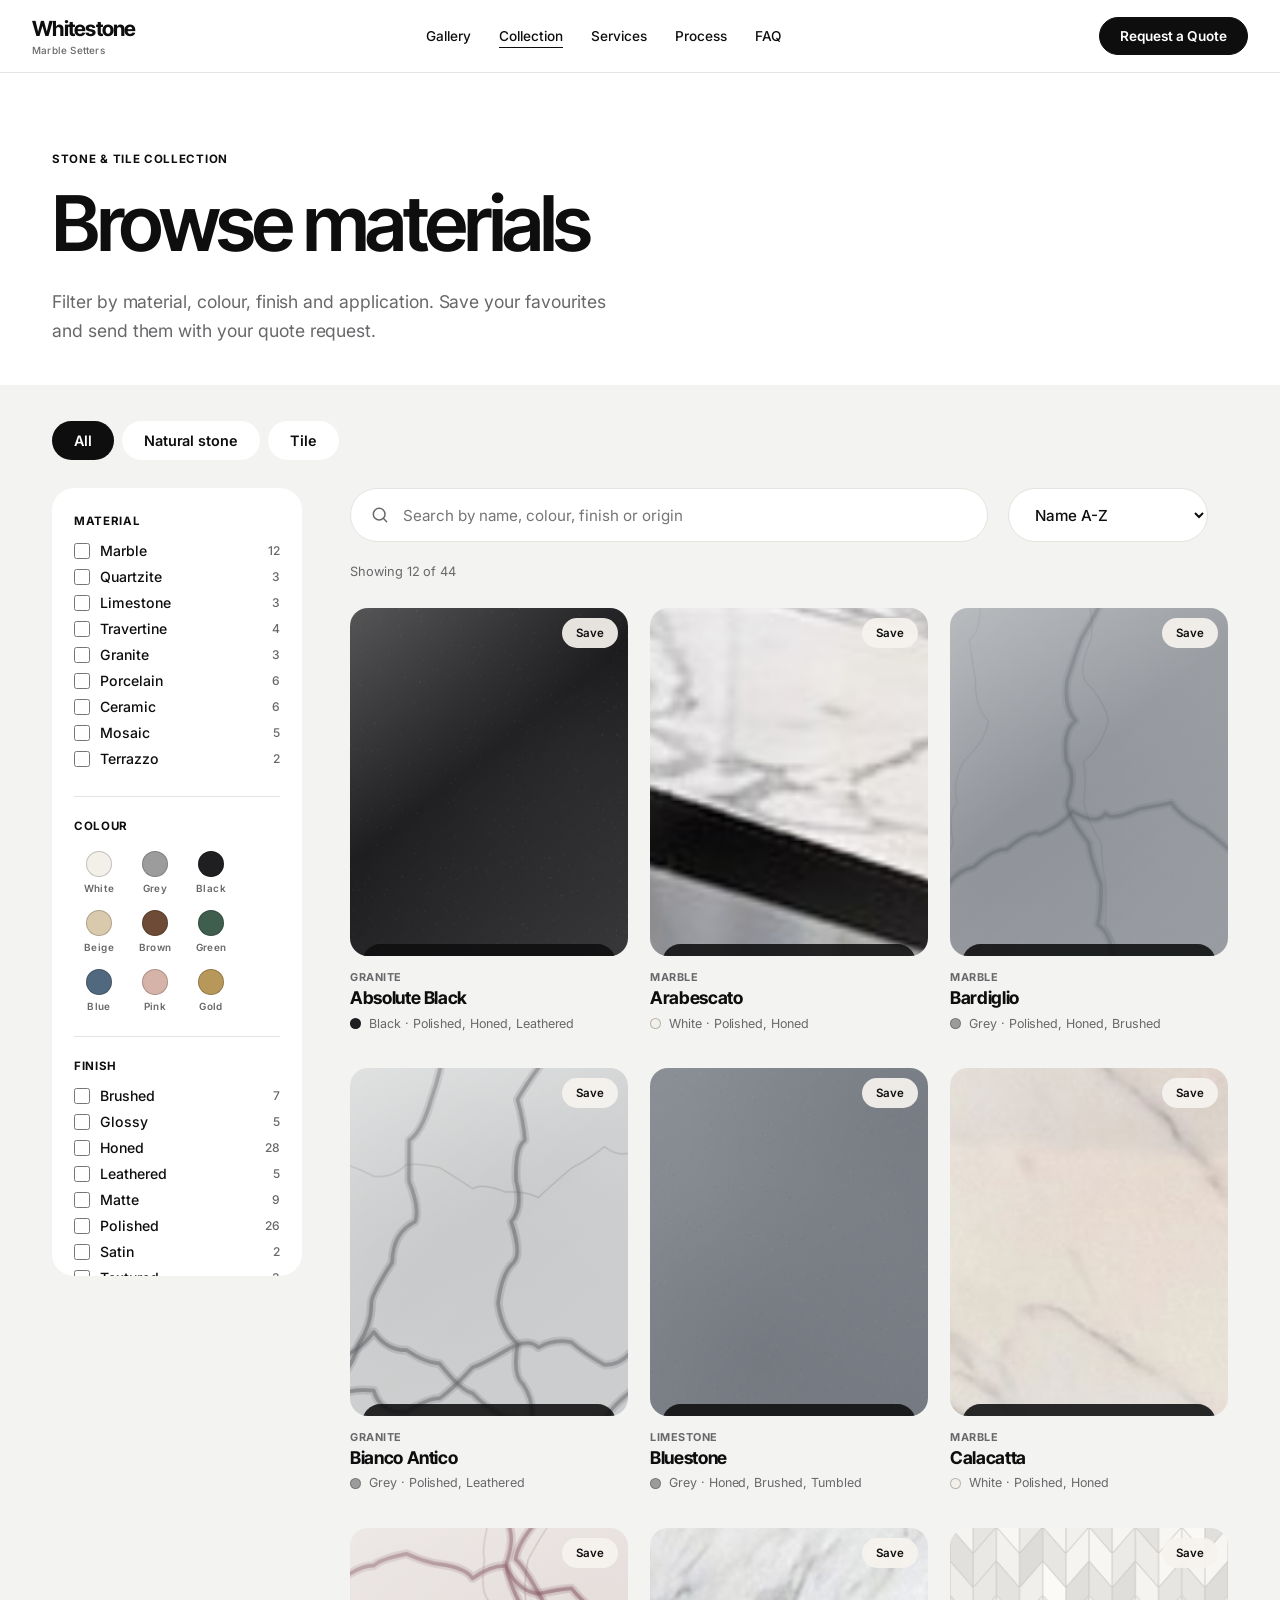
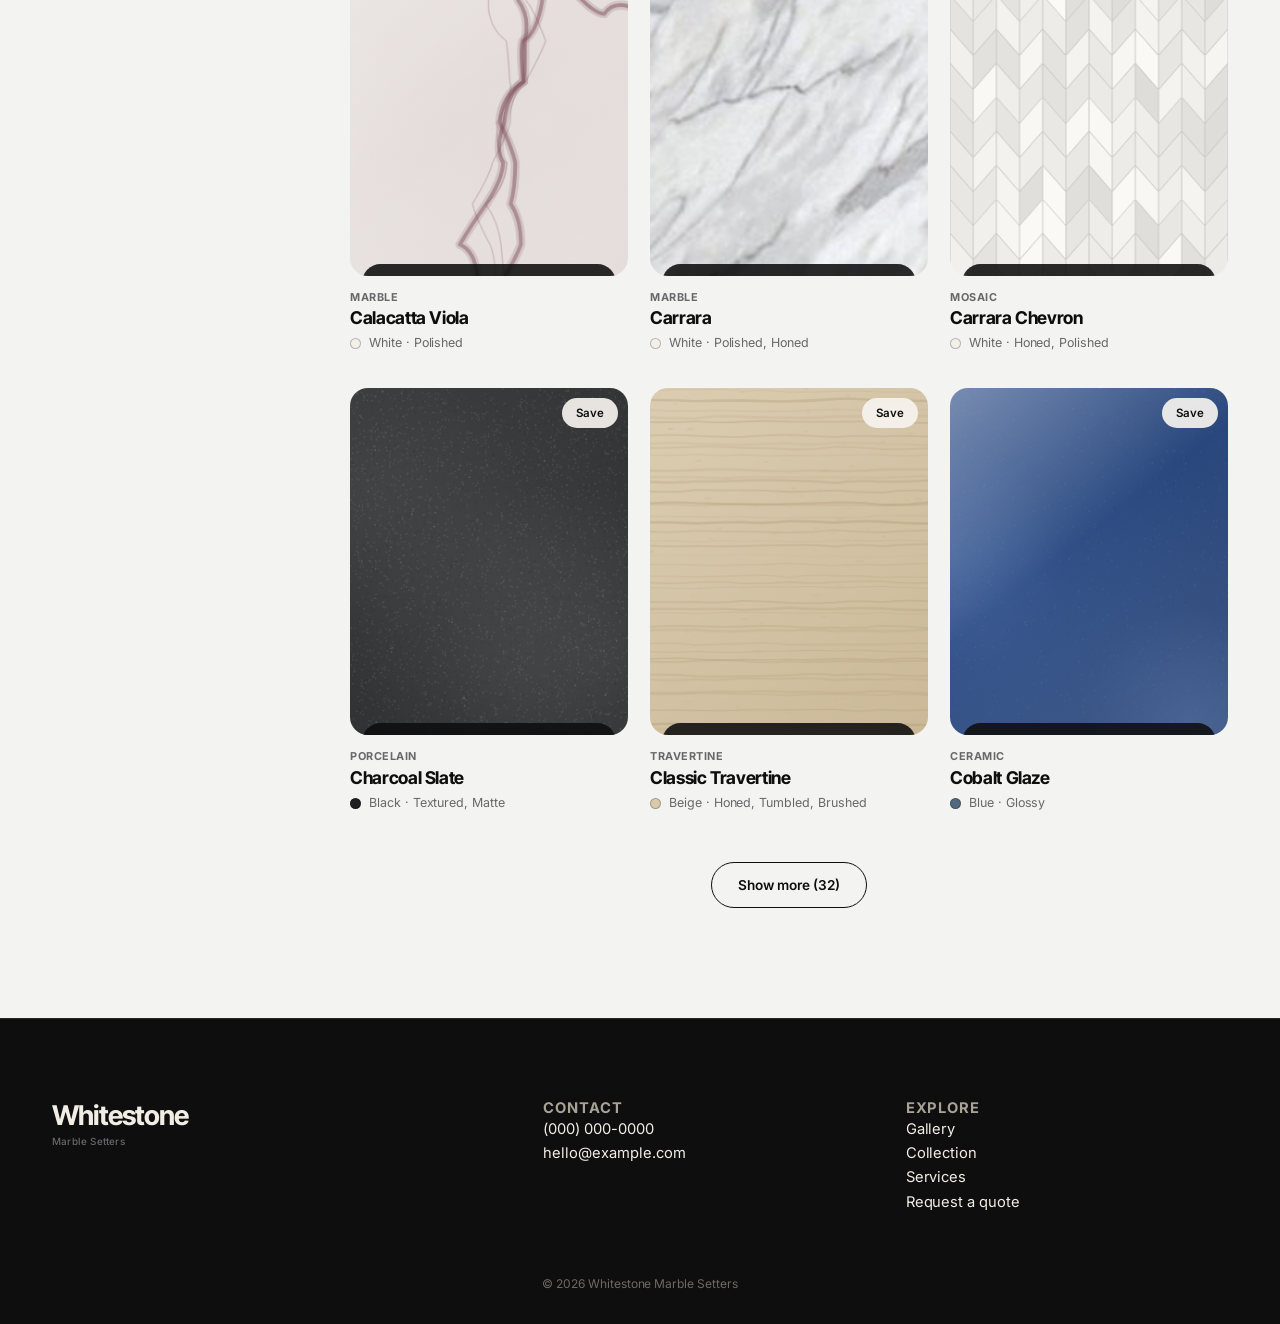
==== commit 475f7196: "Typography: Inter Tight headings, Inter body, Cormorant Garamond heritage title Co-Authored-By: Clau" ====
--- a/collection.html
+++ b/collection.html
@@ -7,7 +7,7 @@
 <meta name="description" content="Browse marble, quartzite, limestone, travertine, granite, porcelain, ceramic and mosaic tile by material, colour, finish and application.">
 <link rel="preconnect" href="https://fonts.googleapis.com">
 <link rel="preconnect" href="https://fonts.gstatic.com" crossorigin>
-<link href="https://fonts.googleapis.com/css2?family=Plus+Jakarta+Sans:wght@400;500;600;700;800&display=swap" rel="stylesheet">
+<link href="https://fonts.googleapis.com/css2?family=Inter+Tight:wght@400;500;600;700&family=Inter:wght@400;500;600&family=Cormorant+Garamond:ital,wght@0,500;0,600;1,500&display=swap" rel="stylesheet">
 <link rel="stylesheet" href="styles.css">
 </head>
 <body class="page-collection">
--- a/styles.css
+++ b/styles.css
@@ -383,12 +383,12 @@
 :root{
   --bg:#ffffff; --tint:#f3f3f1; --ink:#0e0e0f; --muted:#68686b; --line:#e3e3e0;
   --accent:#5f6652; --accent-d:#454b3a;
-  --sans:"Plus Jakarta Sans",system-ui,-apple-system,"Segoe UI",Roboto,sans-serif;
-  --serif:"Plus Jakarta Sans",system-ui,-apple-system,"Segoe UI",Roboto,sans-serif;
+  --sans:"Inter",system-ui,-apple-system,"Segoe UI",Roboto,sans-serif;
+  --serif:"Inter Tight","Inter",system-ui,-apple-system,"Segoe UI",Roboto,sans-serif;
   --header-h:72px;
 }
-body{font-family:var(--sans);letter-spacing:-.005em}
-h1,h2,h3{font-weight:700;letter-spacing:-.035em;line-height:1.05}
+body{font-family:var(--sans);letter-spacing:-.003em}
+h1,h2,h3{font-family:"Inter Tight","Inter",system-ui,sans-serif;font-weight:600;letter-spacing:-.03em;line-height:1.05}
 h1{font-size:clamp(2.8rem,6vw,5rem)}
 h2{font-size:clamp(2rem,4vw,3.3rem)}
 h3{font-size:1.3rem;letter-spacing:-.02em}
@@ -555,7 +555,7 @@
 .page-collection #collection{padding-top:36px}
 
 /* ===== Home banner: editorial landing layout (stacked serif title, tour card, material note, stat, closing line) ===== */
-:root{--display:"Playfair Display",Georgia,"Times New Roman",serif;--brown:#3a2c24;--cocoa:#8d7562}
+:root{--display:"Cormorant Garamond",Georgia,"Times New Roman",serif;--brown:#3a2c24;--cocoa:#8d7562}
 .hero-home{position:relative;height:100vh;min-height:600px;overflow:hidden;background:#cfc9c6}
 .banner{position:absolute;inset:0;overflow:hidden;color:var(--brown);background:#cfc9c6}
 #bnBg{position:absolute;inset:0;width:100%;height:100%;touch-action:auto;cursor:default}
@@ -618,3 +618,10 @@
 .bn-main:hover .bn-chip{background:var(--brown);color:#fff}
 .bn-main img{transition:transform .8s}.bn-main:hover img{transform:scale(1.04)}
 .bn-start{display:inline-block;text-decoration:none}
+
+/* ===== Typography refinement: Inter Tight headings, Inter text, Cormorant Garamond for the heritage title ===== */
+.brand-name{font-family:"Inter Tight","Inter",sans-serif;font-weight:700;letter-spacing:-.035em}
+.bn-card h2,.bn-note b,.bn-cta p,.svc-txt b,.pc-meta h3,.sel-list b,summary,.step-tabs button{font-family:"Inter Tight","Inter",sans-serif}
+.bn-copy h1{font-weight:600;letter-spacing:0}
+.bn-copy h1 small{font-weight:600}
+.bn-stat strong{font-weight:500}
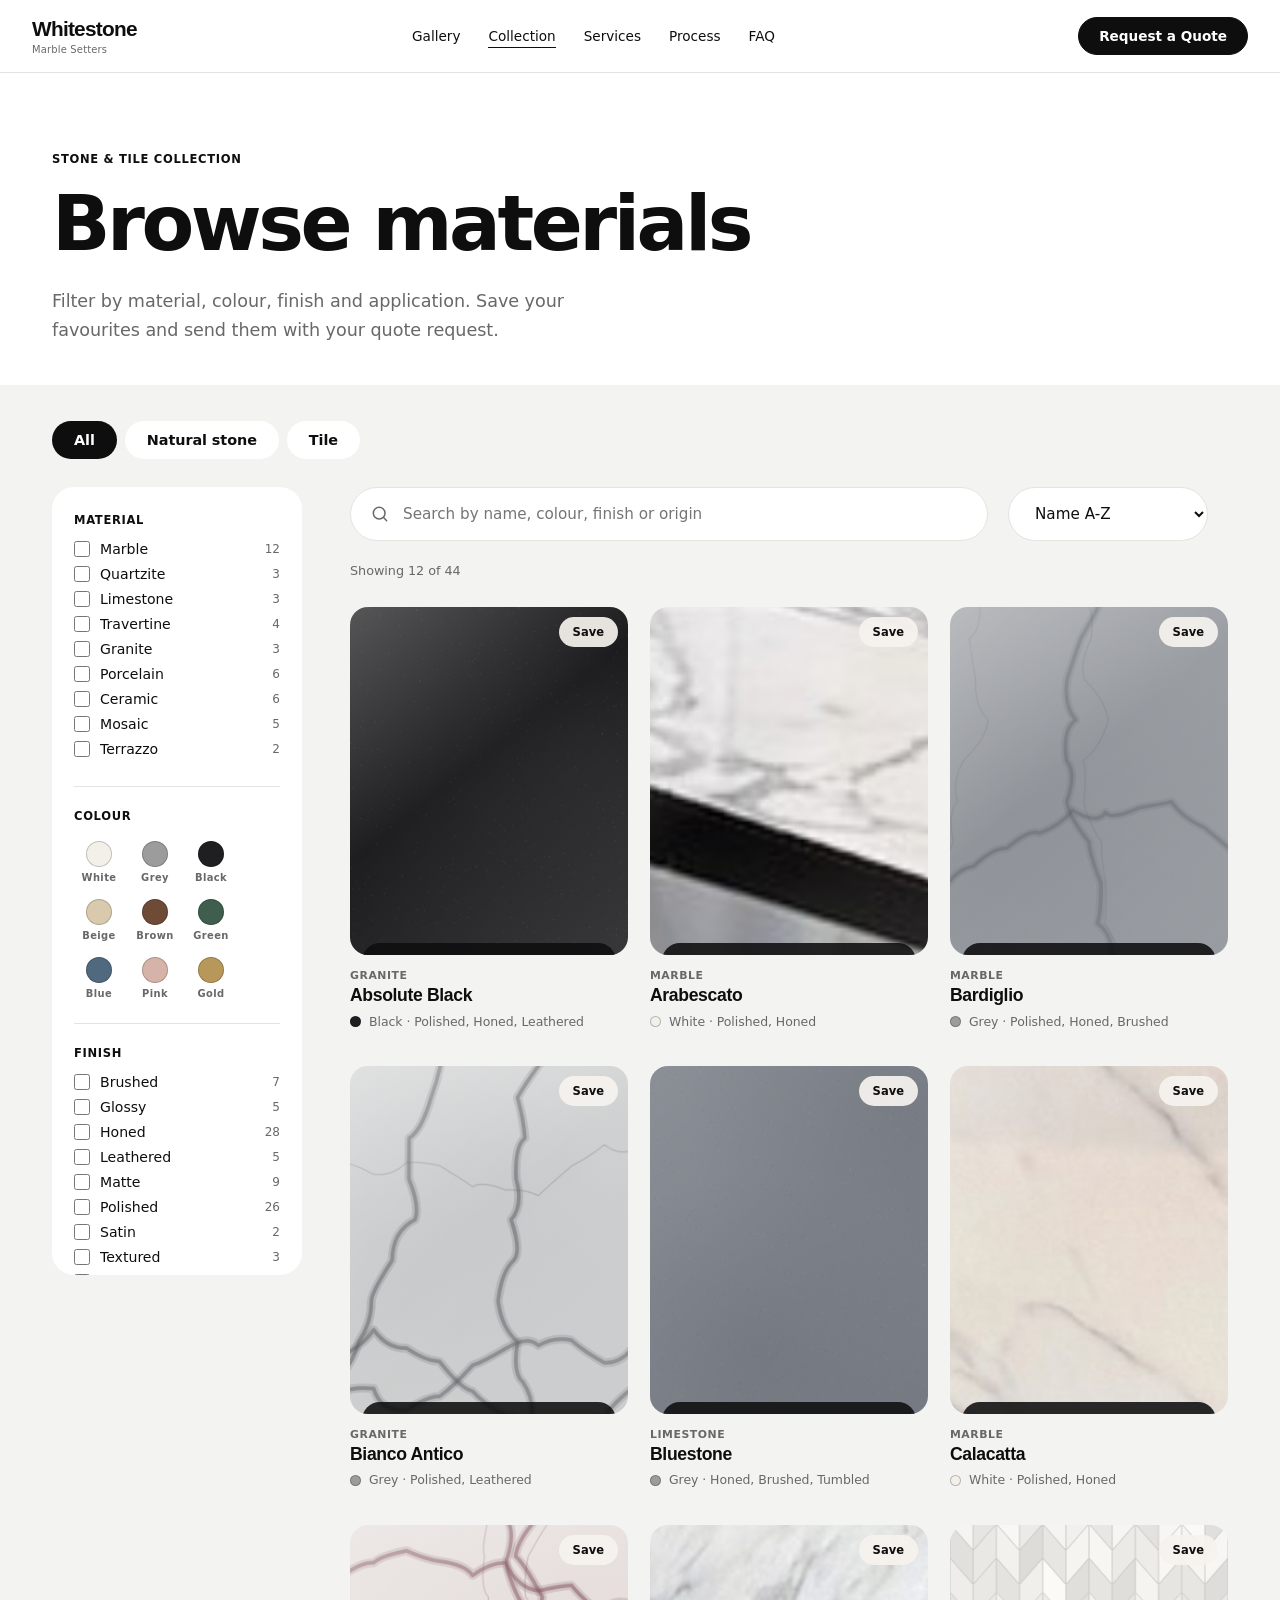
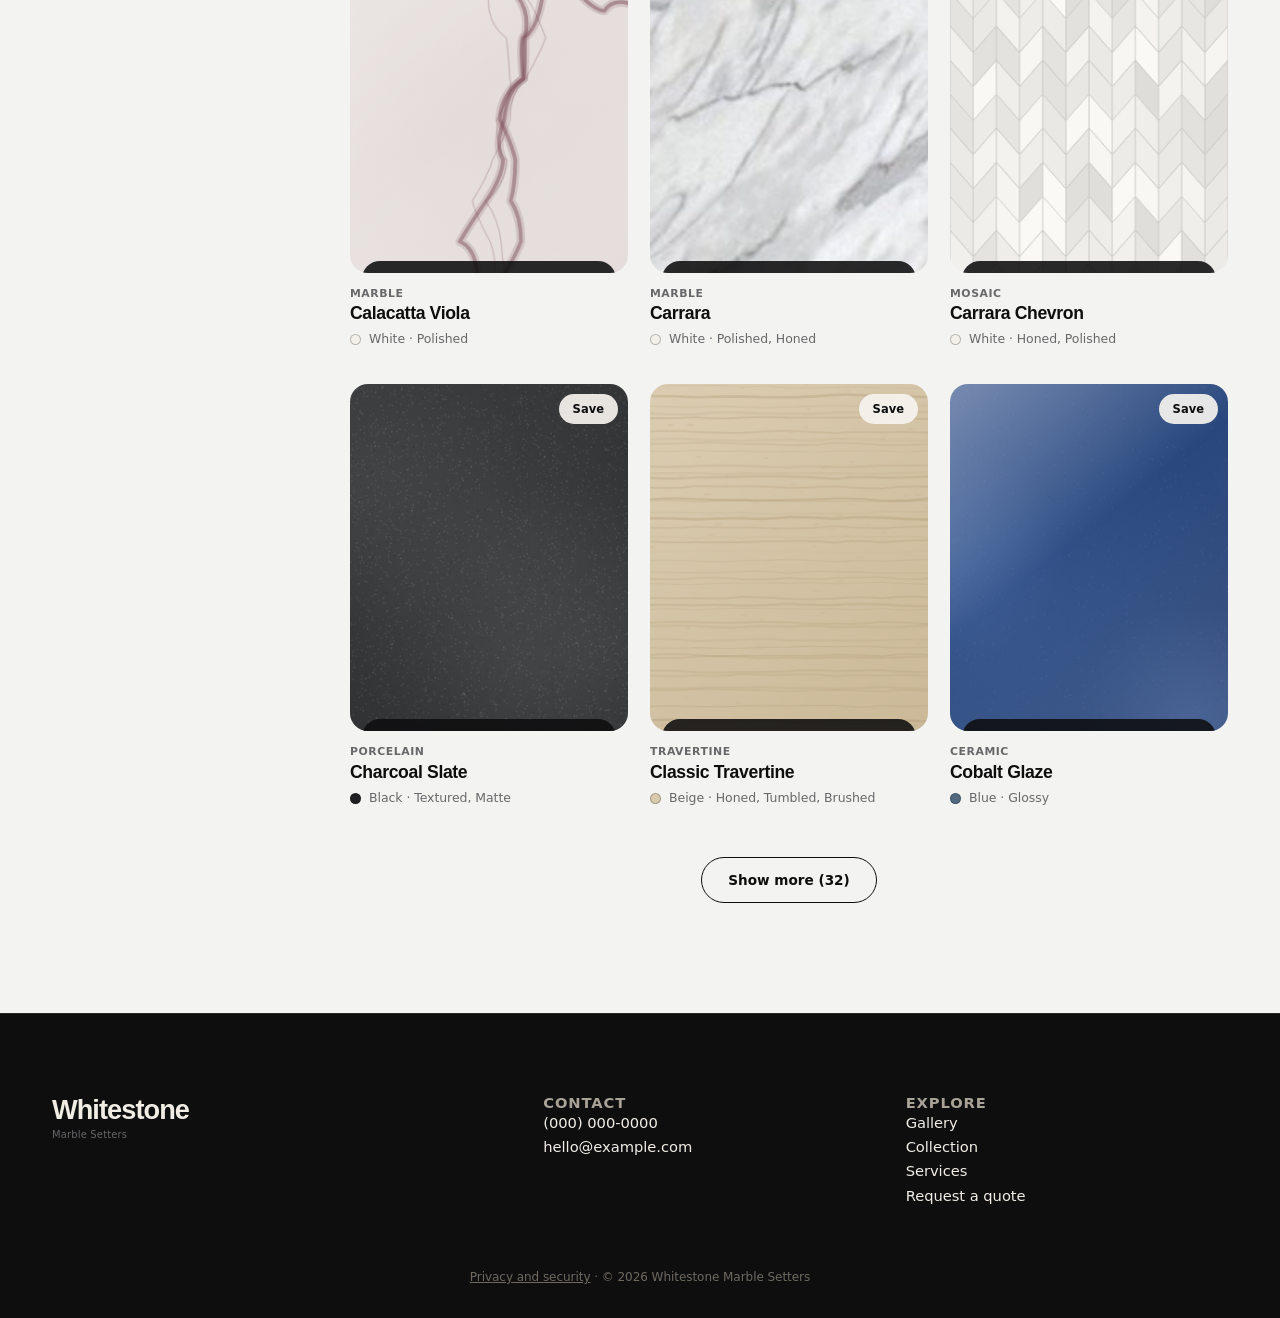
==== commit 1f0e52db: "Security and launch readiness: CSP, security headers, end-to-end encrypted quote requests, privacy p" ====
--- a/collection.html
+++ b/collection.html
@@ -3,6 +3,10 @@
 <head>
 <meta charset="utf-8">
 <meta name="viewport" content="width=device-width, initial-scale=1">
+<meta http-equiv="Content-Security-Policy" content="default-src 'self'; script-src 'self'; style-src 'self' 'unsafe-inline' https://fonts.googleapis.com; font-src https://fonts.gstatic.com; img-src 'self' data: blob:; connect-src 'self' https:; object-src 'none'; base-uri 'self'; form-action 'self'; upgrade-insecure-requests">
+<meta name="referrer" content="strict-origin-when-cross-origin">
+<link rel="icon" href="favicon.svg" type="image/svg+xml">
+<meta name="theme-color" content="#3a2c24">
 <title>Collection | Whitestone Marble Setters</title>
 <meta name="description" content="Browse marble, quartzite, limestone, travertine, granite, porcelain, ceramic and mosaic tile by material, colour, finish and application.">
 <link rel="preconnect" href="https://fonts.googleapis.com">
@@ -68,7 +72,7 @@
     <div><p class="foot-h">Contact</p><p><span id="ftPhone"></span><br><span id="ftEmail"></span></p></div>
     <div><p class="foot-h">Explore</p><p><a href="gallery.html">Gallery</a><br><a href="collection.html">Collection</a><br><a href="index.html#services">Services</a><br><a href="index.html#quote">Request a quote</a></p></div>
   </div>
-  <p class="copy">&copy; <span id="yr"></span> Whitestone Marble Setters</p>
+  <p class="copy"><a href="privacy.html">Privacy and security</a> &middot; &copy; <span id="yr"></span> Whitestone Marble Setters</p>
 </footer>
 
 <div class="toast" id="toast" role="status" aria-live="polite"></div>
@@ -76,9 +80,6 @@
 <script src="catalog.js"></script>
 <script src="core.js"></script>
 <script src="collection.js"></script>
-<script>
-  document.getElementById("ftPhone").textContent = CONFIG.phone; document.getElementById("ftEmail").textContent = CONFIG.email; document.getElementById("yr").textContent = new Date().getFullYear();
-  (function () { const t = document.querySelector(".nav-toggle"), n = document.getElementById("nav"); t.addEventListener("click", () => { const o = n.classList.toggle("open"); t.setAttribute("aria-expanded", o); }); })();
-</script>
+<script src="nav.js"></script>
 </body>
 </html>
--- a/styles.css
+++ b/styles.css
@@ -625,3 +625,13 @@
 .bn-copy h1{font-weight:600;letter-spacing:0}
 .bn-copy h1 small{font-weight:600}
 .bn-stat strong{font-weight:500}
+
+.hp{position:absolute;left:-9999px;width:1px;height:1px;overflow:hidden}
+.lock{margin:12px 0 0}.lock a{text-decoration:underline}
+.mail-link{color:#d8dfc7;font-weight:600;text-decoration:underline}
+.copy a{color:inherit;text-decoration:underline}
+.page-doc .doc{padding:calc(var(--header-h) + 60px) 0 100px}
+.narrow-doc{max-width:760px}
+.narrow-doc h1{font-size:clamp(2.2rem,5vw,3.4rem);margin-bottom:.6em}
+.narrow-doc h2{font-size:1.4rem;margin:1.8em 0 .4em}
+.narrow-doc p{color:var(--muted);margin:0 0 1em}
